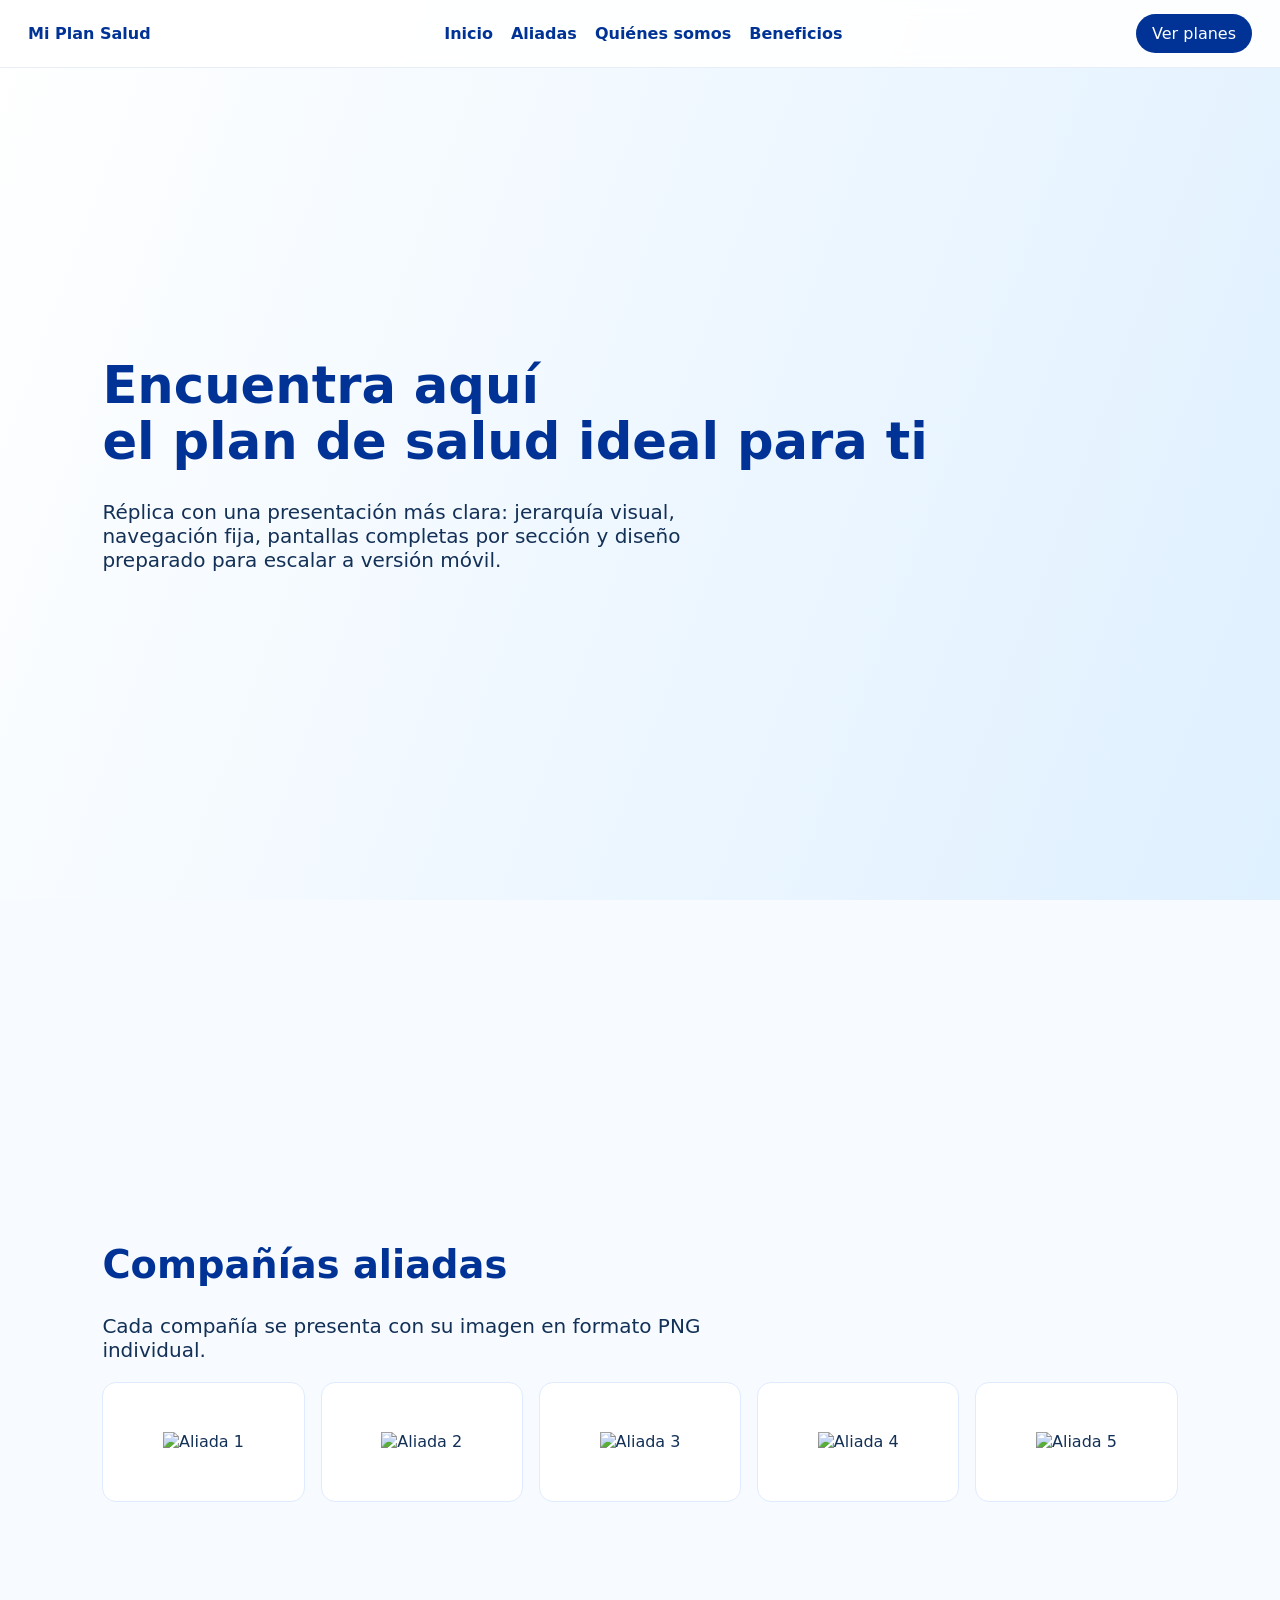
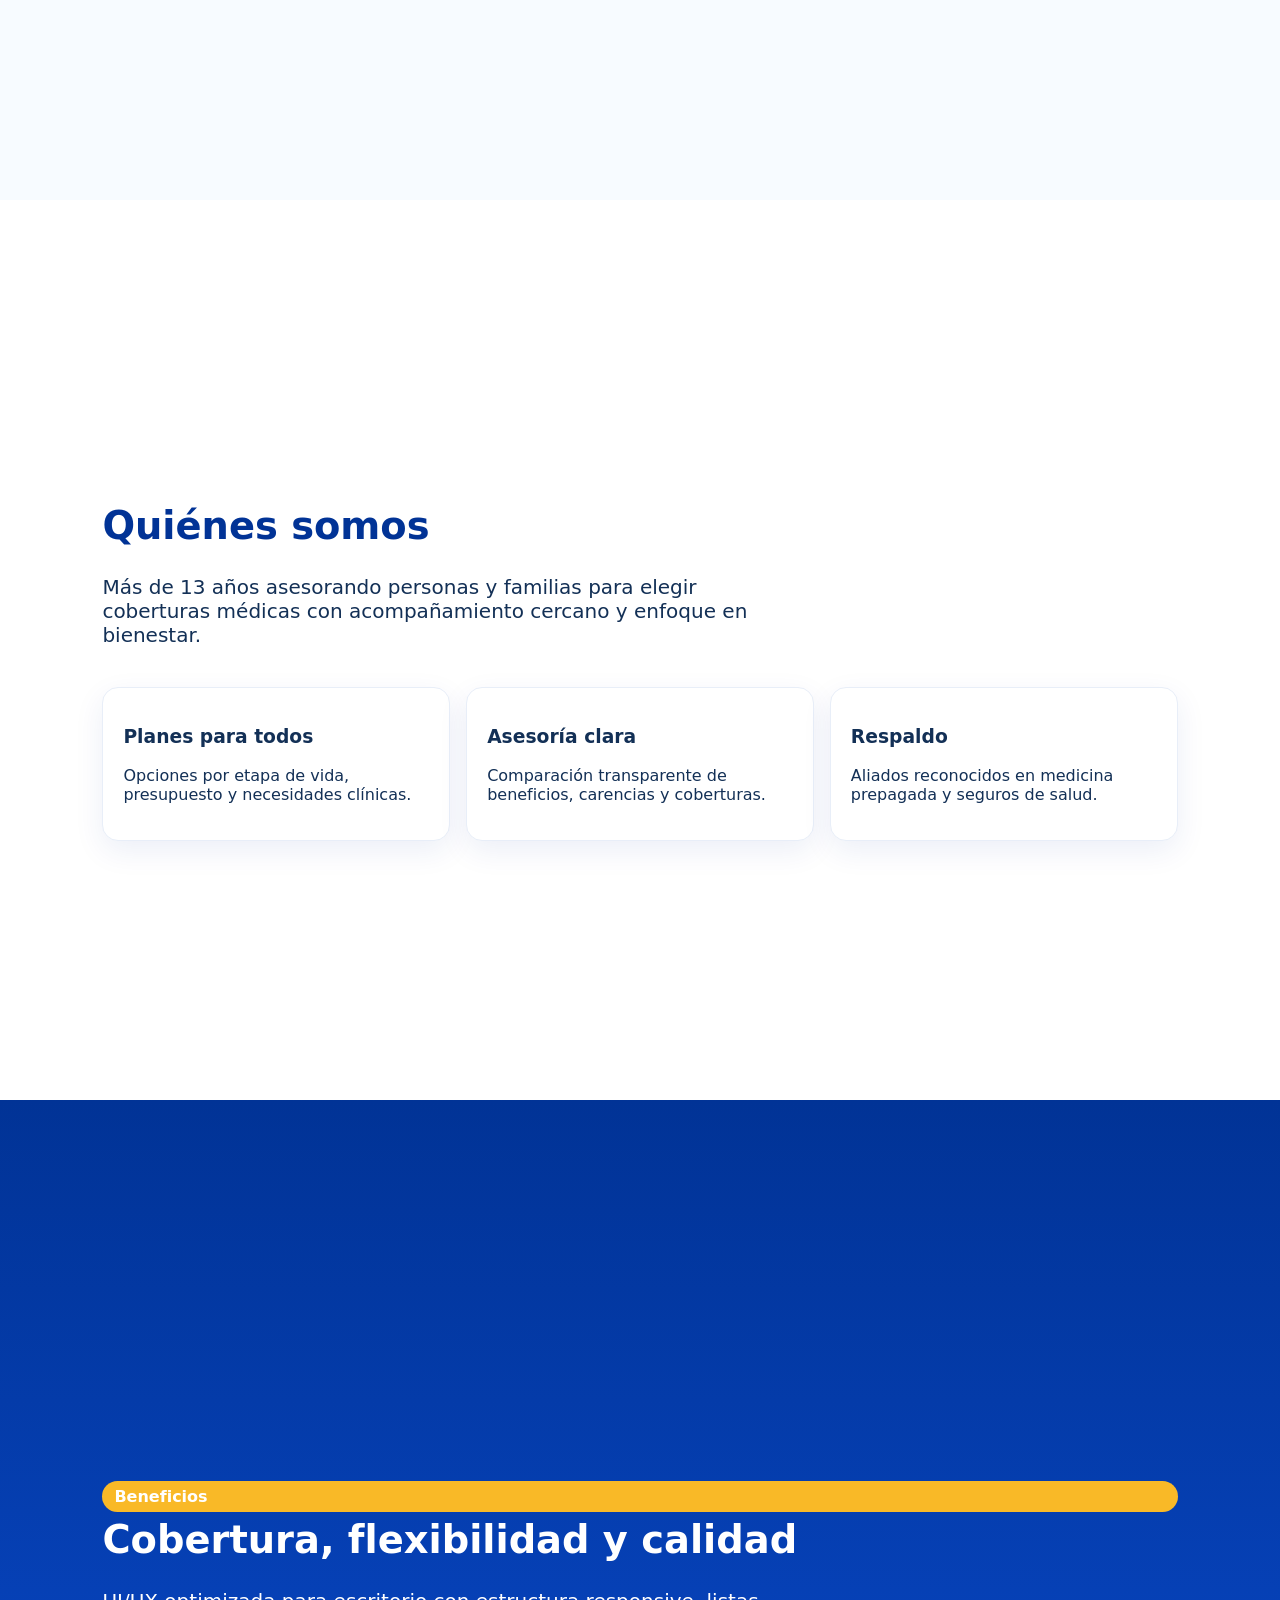
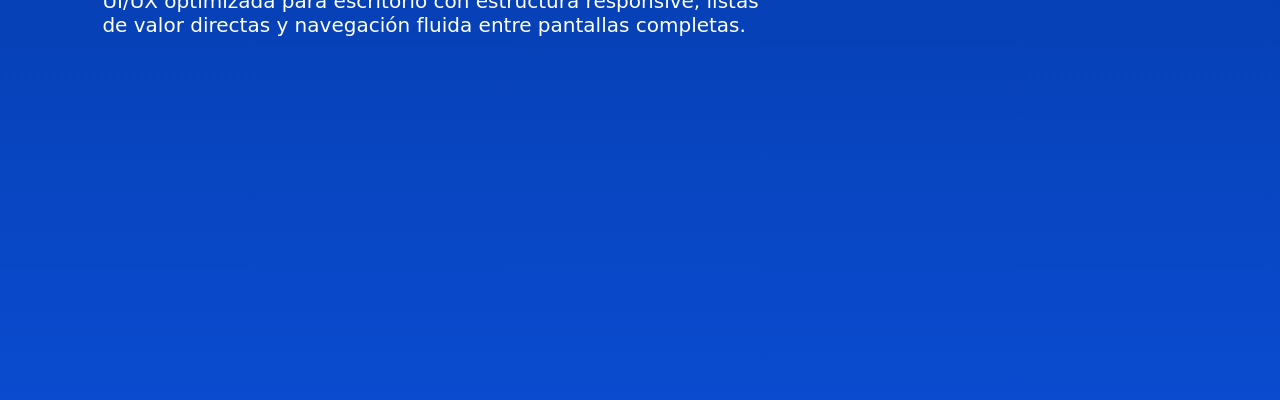
==== index.html @ 86c470c8 "feat: crear réplica mejorada de landing mi plan salud" ====
<!doctype html>
<html lang="es">
<head>
  <meta charset="UTF-8" />
  <meta name="viewport" content="width=device-width, initial-scale=1.0" />
  <title>Mi Plan de Salud | Réplica UI/UX</title>
  <style>
    :root{--blue:#013396;--light:#6db0fc;--yellow:#f9b927;--bg:#f7fbff;--text:#133056}
    *{box-sizing:border-box} html{scroll-behavior:smooth;scroll-snap-type:y mandatory}
    body{margin:0;font-family:Inter,system-ui,Arial,sans-serif;color:var(--text);background:#fff}
    .topnav{position:fixed;top:0;left:0;right:0;z-index:10;display:flex;justify-content:space-between;align-items:center;padding:14px 28px;background:rgba(255,255,255,.9);backdrop-filter:blur(8px);border-bottom:1px solid #e8eef8}
    .brand{font-weight:800;color:var(--blue)} .menu{display:flex;gap:18px;flex-wrap:wrap}
    .menu a{text-decoration:none;color:var(--blue);font-weight:600}
    .cta{background:var(--blue);color:#fff;padding:10px 16px;border-radius:999px;text-decoration:none}
    section{min-height:100vh;scroll-snap-align:start;display:grid;align-content:center;padding:92px 8vw 6vh}
    .hero{background:linear-gradient(110deg,#ffffff 0%,#dff0ff 100%)}
    h1,h2{margin:.2em 0;line-height:1.1;color:var(--blue)}
    h1{font-size:clamp(2rem,4vw,4rem)} h2{font-size:clamp(1.7rem,3vw,3rem)}
    .lead{max-width:680px;font-size:clamp(1rem,1.6vw,1.25rem)}
    .cards{display:grid;grid-template-columns:repeat(3,minmax(0,1fr));gap:16px;margin-top:20px}
    .card{background:#fff;border:1px solid #e8eef8;border-radius:16px;padding:20px;box-shadow:0 10px 30px rgba(1,51,150,.08)}
    .allies{background:var(--bg)}
    .logos{display:grid;grid-template-columns:repeat(5,minmax(130px,1fr));gap:16px;align-items:center}
    .logo{background:#fff;border:1px solid #dfebff;border-radius:14px;padding:16px;display:flex;justify-content:center;align-items:center;min-height:120px}
    .logo img{max-width:100%;height:auto;object-fit:contain}
    .benefits{background:linear-gradient(180deg,var(--blue),#0a4bcf);color:#fff}
    .benefits h2,.benefits p{color:#fff}
    .pill{display:inline-block;background:var(--yellow);padding:6px 12px;border-radius:999px;font-weight:700;color:#fff}
    @media (max-width:980px){.cards{grid-template-columns:1fr 1fr}.logos{grid-template-columns:repeat(3,1fr)}}
    @media (max-width:720px){.menu{display:none}.cards,.logos{grid-template-columns:1fr}.topnav{padding:12px 16px}}
  </style>
</head>
<body>
<header class="topnav">
  <div class="brand">Mi Plan Salud</div>
  <nav class="menu" aria-label="principal">
    <a href="#inicio">Inicio</a><a href="#aliadas">Aliadas</a><a href="#quienes">Quiénes somos</a><a href="#beneficios">Beneficios</a>
  </nav>
  <a class="cta" href="#beneficios">Ver planes</a>
</header>

<section id="inicio" class="hero">
  <h1>Encuentra aquí <br>el plan de salud ideal para ti</h1>
  <p class="lead">Réplica con una presentación más clara: jerarquía visual, navegación fija, pantallas completas por sección y diseño preparado para escalar a versión móvil.</p>
</section>

<section id="aliadas" class="allies">
  <h2>Compañías aliadas</h2>
  <p class="lead">Cada compañía se presenta con su imagen en formato PNG individual.</p>
  <div class="logos">
    <div class="logo"><img src="https://miplandesalud.co/wp-content/uploads/2025/09/Diseno-sin-titulo-3.png" alt="Aliada 1"></div>
    <div class="logo"><img src="https://miplandesalud.co/wp-content/uploads/2025/09/Diseno-sin-titulo-4.png" alt="Aliada 2"></div>
    <div class="logo"><img src="https://miplandesalud.co/wp-content/uploads/2025/09/Diseno-sin-titulo-5.png" alt="Aliada 3"></div>
    <div class="logo"><img src="https://miplandesalud.co/wp-content/uploads/2025/09/Diseno-sin-titulo-6.png" alt="Aliada 4"></div>
    <div class="logo"><img src="https://miplandesalud.co/wp-content/uploads/2025/09/Diseno-sin-titulo-7.png" alt="Aliada 5"></div>
  </div>
</section>

<section id="quienes">
  <h2>Quiénes somos</h2>
  <p class="lead">Más de 13 años asesorando personas y familias para elegir coberturas médicas con acompañamiento cercano y enfoque en bienestar.</p>
  <div class="cards">
    <article class="card"><h3>Planes para todos</h3><p>Opciones por etapa de vida, presupuesto y necesidades clínicas.</p></article>
    <article class="card"><h3>Asesoría clara</h3><p>Comparación transparente de beneficios, carencias y coberturas.</p></article>
    <article class="card"><h3>Respaldo</h3><p>Aliados reconocidos en medicina prepagada y seguros de salud.</p></article>
  </div>
</section>

<section id="beneficios" class="benefits">
  <span class="pill">Beneficios</span>
  <h2>Cobertura, flexibilidad y calidad</h2>
  <p class="lead">UI/UX optimizada para escritorio con estructura responsive, listas de valor directas y navegación fluida entre pantallas completas.</p>
</section>
</body>
</html>
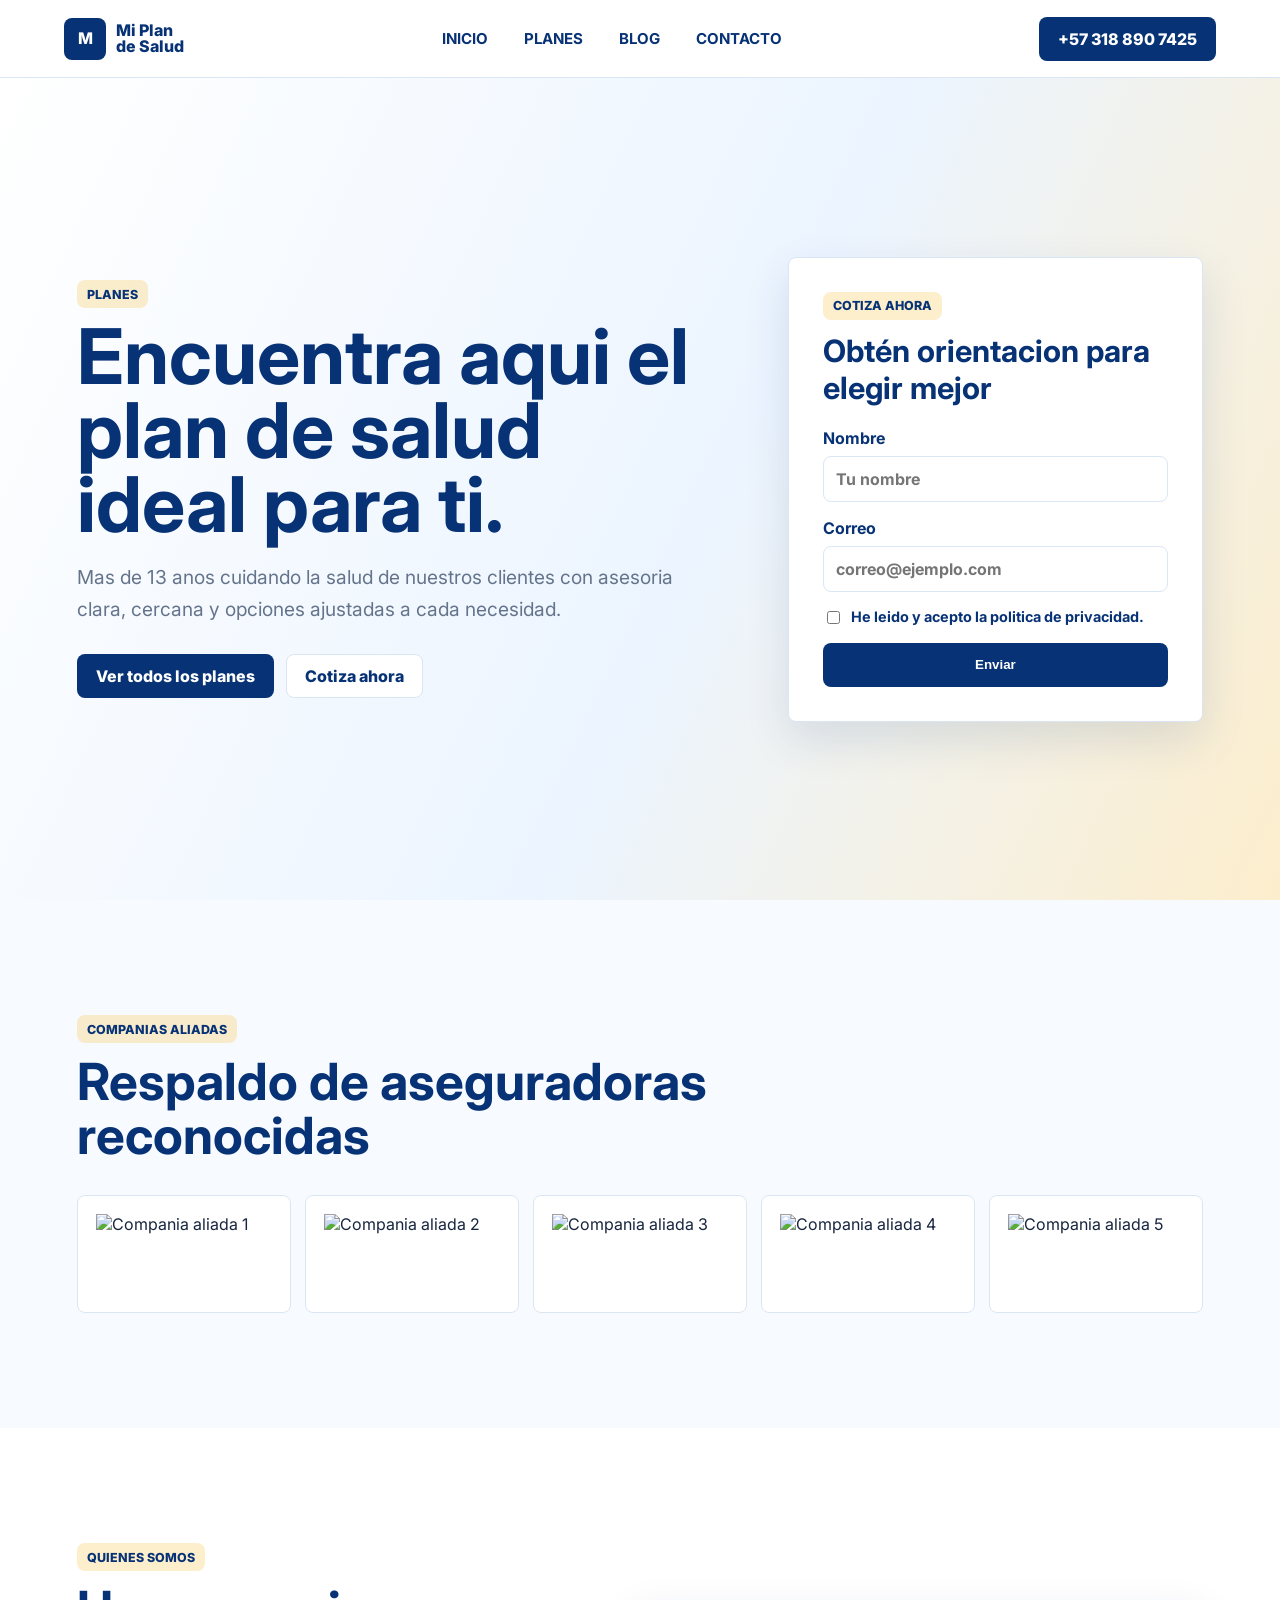
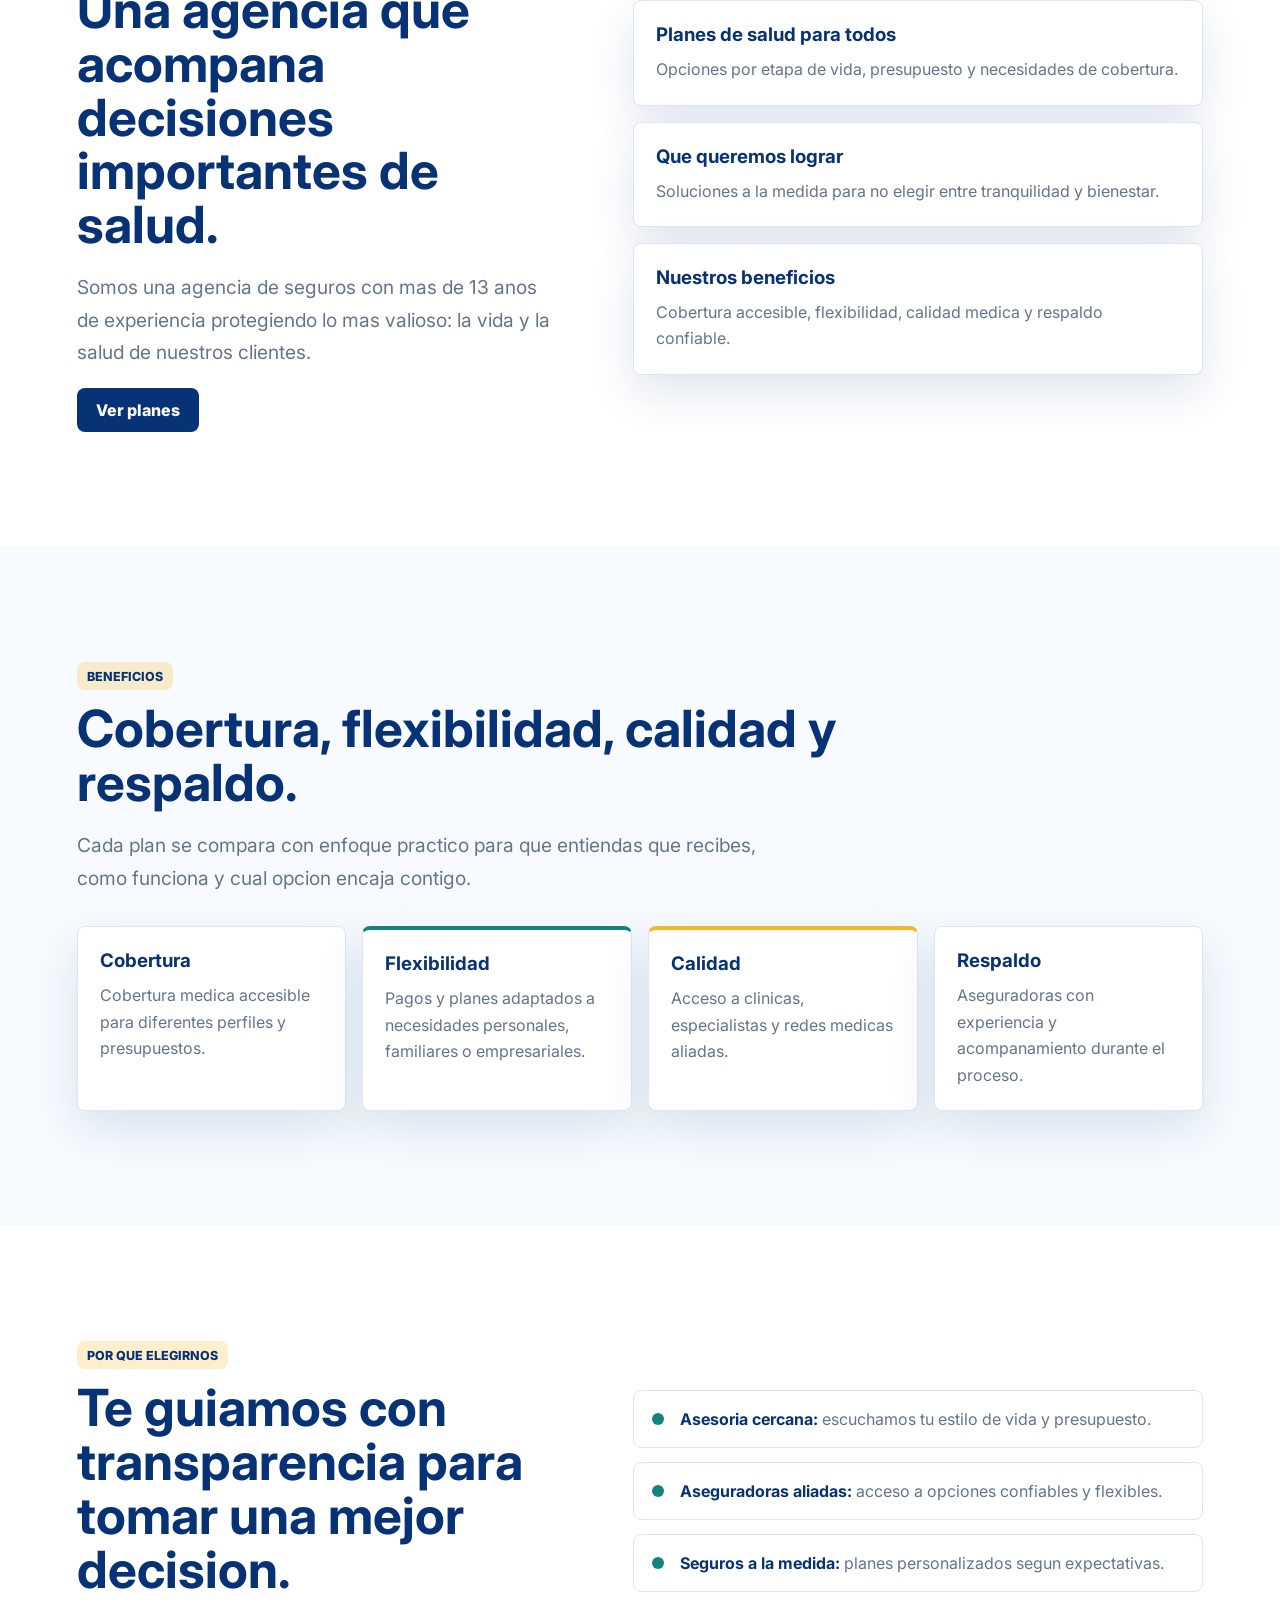
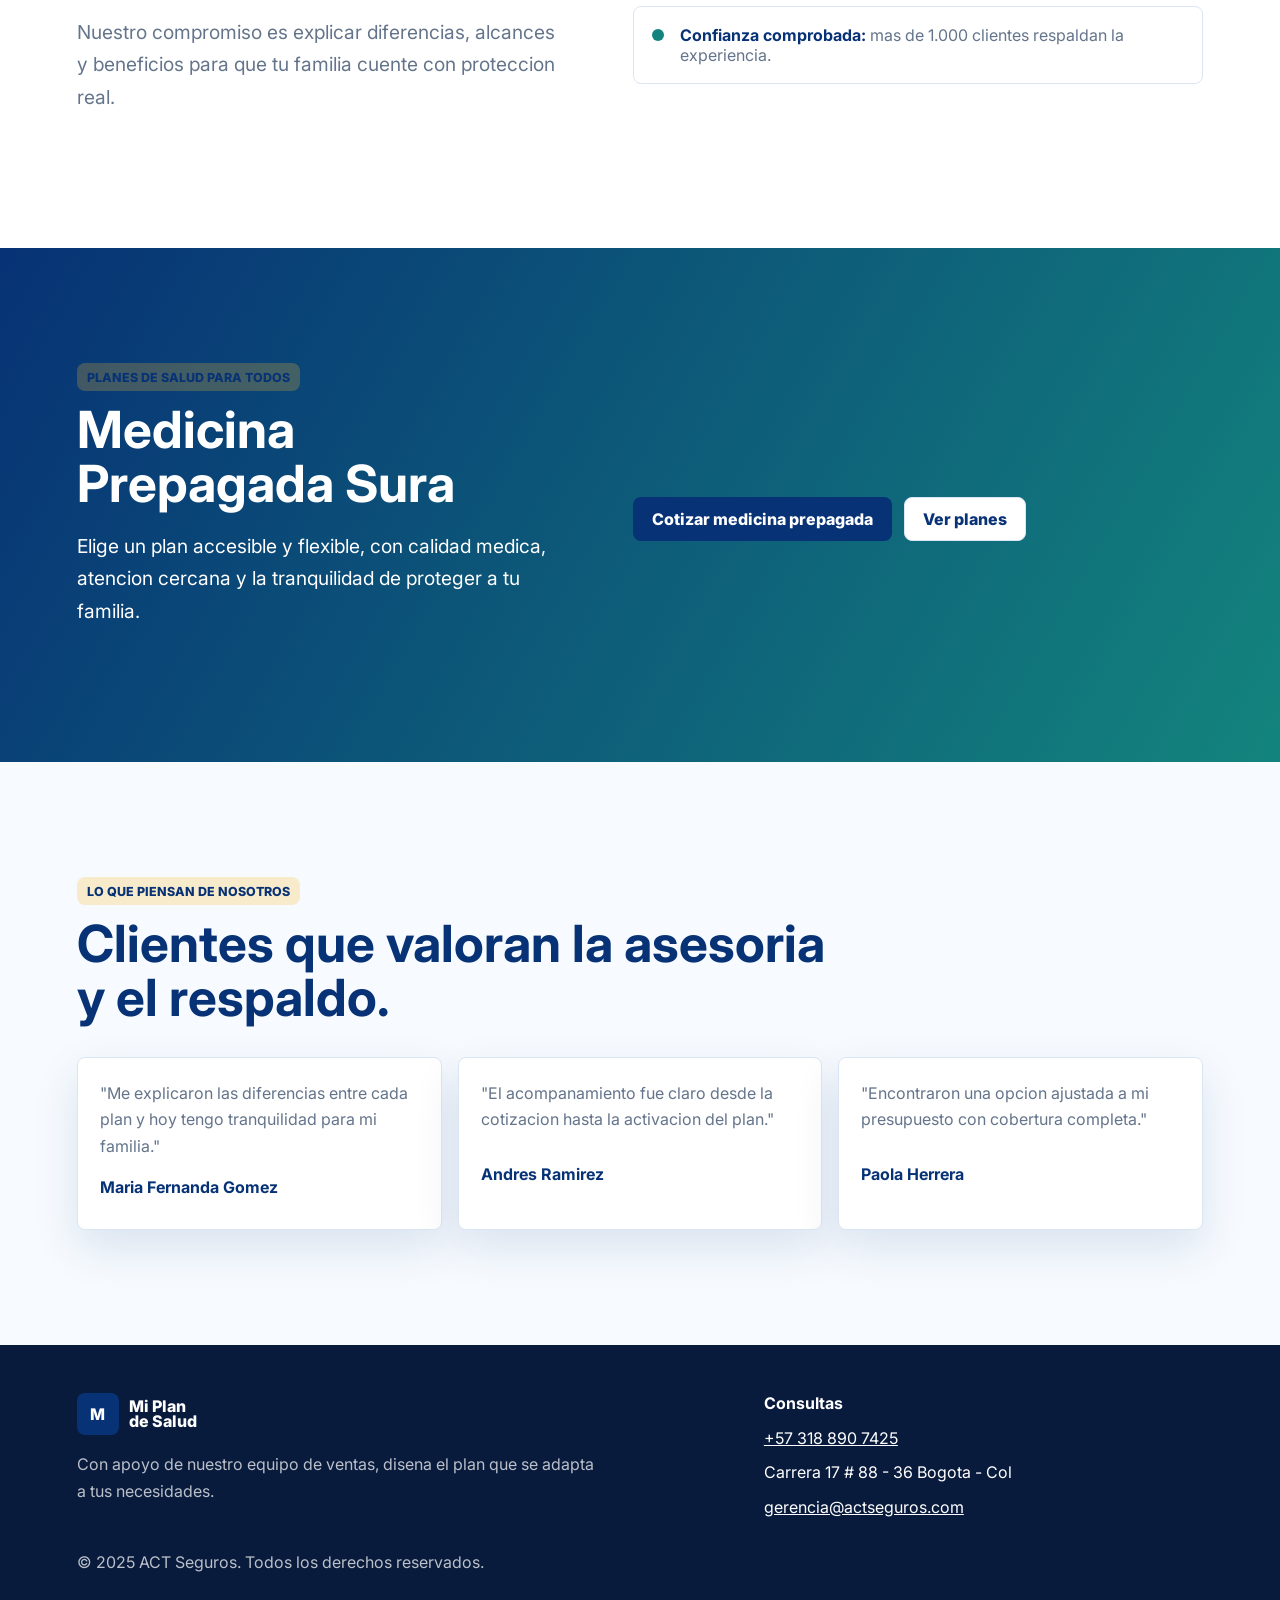
==== commit 17f70b97: "feat: estructura replica incremental mi plan salud" ====
--- a/index.html
+++ b/index.html
@@ -3,73 +3,197 @@
 <head>
   <meta charset="UTF-8" />
   <meta name="viewport" content="width=device-width, initial-scale=1.0" />
-  <title>Mi Plan de Salud | Réplica UI/UX</title>
-  <style>
-    :root{--blue:#013396;--light:#6db0fc;--yellow:#f9b927;--bg:#f7fbff;--text:#133056}
-    *{box-sizing:border-box} html{scroll-behavior:smooth;scroll-snap-type:y mandatory}
-    body{margin:0;font-family:Inter,system-ui,Arial,sans-serif;color:var(--text);background:#fff}
-    .topnav{position:fixed;top:0;left:0;right:0;z-index:10;display:flex;justify-content:space-between;align-items:center;padding:14px 28px;background:rgba(255,255,255,.9);backdrop-filter:blur(8px);border-bottom:1px solid #e8eef8}
-    .brand{font-weight:800;color:var(--blue)} .menu{display:flex;gap:18px;flex-wrap:wrap}
-    .menu a{text-decoration:none;color:var(--blue);font-weight:600}
-    .cta{background:var(--blue);color:#fff;padding:10px 16px;border-radius:999px;text-decoration:none}
-    section{min-height:100vh;scroll-snap-align:start;display:grid;align-content:center;padding:92px 8vw 6vh}
-    .hero{background:linear-gradient(110deg,#ffffff 0%,#dff0ff 100%)}
-    h1,h2{margin:.2em 0;line-height:1.1;color:var(--blue)}
-    h1{font-size:clamp(2rem,4vw,4rem)} h2{font-size:clamp(1.7rem,3vw,3rem)}
-    .lead{max-width:680px;font-size:clamp(1rem,1.6vw,1.25rem)}
-    .cards{display:grid;grid-template-columns:repeat(3,minmax(0,1fr));gap:16px;margin-top:20px}
-    .card{background:#fff;border:1px solid #e8eef8;border-radius:16px;padding:20px;box-shadow:0 10px 30px rgba(1,51,150,.08)}
-    .allies{background:var(--bg)}
-    .logos{display:grid;grid-template-columns:repeat(5,minmax(130px,1fr));gap:16px;align-items:center}
-    .logo{background:#fff;border:1px solid #dfebff;border-radius:14px;padding:16px;display:flex;justify-content:center;align-items:center;min-height:120px}
-    .logo img{max-width:100%;height:auto;object-fit:contain}
-    .benefits{background:linear-gradient(180deg,var(--blue),#0a4bcf);color:#fff}
-    .benefits h2,.benefits p{color:#fff}
-    .pill{display:inline-block;background:var(--yellow);padding:6px 12px;border-radius:999px;font-weight:700;color:#fff}
-    @media (max-width:980px){.cards{grid-template-columns:1fr 1fr}.logos{grid-template-columns:repeat(3,1fr)}}
-    @media (max-width:720px){.menu{display:none}.cards,.logos{grid-template-columns:1fr}.topnav{padding:12px 16px}}
-  </style>
+  <meta name="description" content="Mi Plan de Salud: asesoría en medicina prepagada y planes de salud para familias, empresas y personas." />
+  <title>Mi Plan de Salud | Planes de salud para todos</title>
+  <link rel="preconnect" href="https://fonts.googleapis.com">
+  <link rel="preconnect" href="https://fonts.gstatic.com" crossorigin>
+  <link href="https://fonts.googleapis.com/css2?family=Inter:wght@400;500;600;700;800&display=swap" rel="stylesheet">
+  <link rel="stylesheet" href="styles.css" />
 </head>
 <body>
-<header class="topnav">
-  <div class="brand">Mi Plan Salud</div>
-  <nav class="menu" aria-label="principal">
-    <a href="#inicio">Inicio</a><a href="#aliadas">Aliadas</a><a href="#quienes">Quiénes somos</a><a href="#beneficios">Beneficios</a>
-  </nav>
-  <a class="cta" href="#beneficios">Ver planes</a>
-</header>
+  <header class="site-header" data-header>
+    <a class="brand" href="#inicio" aria-label="Ir al inicio">
+      <span class="brand-mark">M</span>
+      <span>Mi Plan<br>de Salud</span>
+    </a>
 
-<section id="inicio" class="hero">
-  <h1>Encuentra aquí <br>el plan de salud ideal para ti</h1>
-  <p class="lead">Réplica con una presentación más clara: jerarquía visual, navegación fija, pantallas completas por sección y diseño preparado para escalar a versión móvil.</p>
-</section>
+    <button class="nav-toggle" type="button" aria-label="Abrir menu" aria-expanded="false" aria-controls="main-nav" data-nav-toggle>
+      <span></span>
+      <span></span>
+      <span></span>
+    </button>
 
-<section id="aliadas" class="allies">
-  <h2>Compañías aliadas</h2>
-  <p class="lead">Cada compañía se presenta con su imagen en formato PNG individual.</p>
-  <div class="logos">
-    <div class="logo"><img src="https://miplandesalud.co/wp-content/uploads/2025/09/Diseno-sin-titulo-3.png" alt="Aliada 1"></div>
-    <div class="logo"><img src="https://miplandesalud.co/wp-content/uploads/2025/09/Diseno-sin-titulo-4.png" alt="Aliada 2"></div>
-    <div class="logo"><img src="https://miplandesalud.co/wp-content/uploads/2025/09/Diseno-sin-titulo-5.png" alt="Aliada 3"></div>
-    <div class="logo"><img src="https://miplandesalud.co/wp-content/uploads/2025/09/Diseno-sin-titulo-6.png" alt="Aliada 4"></div>
-    <div class="logo"><img src="https://miplandesalud.co/wp-content/uploads/2025/09/Diseno-sin-titulo-7.png" alt="Aliada 5"></div>
-  </div>
-</section>
+    <nav class="main-nav" id="main-nav" data-nav>
+      <a href="#inicio">Inicio</a>
+      <a href="planes.html">Planes</a>
+      <a href="#blog">Blog</a>
+      <a href="#contacto">Contacto</a>
+    </nav>
 
-<section id="quienes">
-  <h2>Quiénes somos</h2>
-  <p class="lead">Más de 13 años asesorando personas y familias para elegir coberturas médicas con acompañamiento cercano y enfoque en bienestar.</p>
-  <div class="cards">
-    <article class="card"><h3>Planes para todos</h3><p>Opciones por etapa de vida, presupuesto y necesidades clínicas.</p></article>
-    <article class="card"><h3>Asesoría clara</h3><p>Comparación transparente de beneficios, carencias y coberturas.</p></article>
-    <article class="card"><h3>Respaldo</h3><p>Aliados reconocidos en medicina prepagada y seguros de salud.</p></article>
-  </div>
-</section>
+    <a class="header-cta" href="https://wa.link/8m5ff4" target="_blank" rel="noopener">+57 318 890 7425</a>
+  </header>
 
-<section id="beneficios" class="benefits">
-  <span class="pill">Beneficios</span>
-  <h2>Cobertura, flexibilidad y calidad</h2>
-  <p class="lead">UI/UX optimizada para escritorio con estructura responsive, listas de valor directas y navegación fluida entre pantallas completas.</p>
-</section>
+  <main>
+    <section class="hero section-shell" id="inicio">
+      <div class="hero-copy">
+        <span class="eyebrow">Planes</span>
+        <h1>Encuentra aqui el plan de salud ideal para ti.</h1>
+        <p>Mas de 13 anos cuidando la salud de nuestros clientes con asesoria clara, cercana y opciones ajustadas a cada necesidad.</p>
+        <div class="hero-actions">
+          <a class="button primary" href="planes.html">Ver todos los planes</a>
+          <a class="button secondary" href="#contacto">Cotiza ahora</a>
+        </div>
+      </div>
+
+      <aside class="quote-panel" aria-label="Formulario de cotizacion">
+        <span class="panel-kicker">Cotiza ahora</span>
+        <h2>Obtén orientacion para elegir mejor</h2>
+        <form class="quote-form">
+          <label>
+            Nombre
+            <input type="text" name="name" placeholder="Tu nombre" autocomplete="name">
+          </label>
+          <label>
+            Correo
+            <input type="email" name="email" placeholder="correo@ejemplo.com" autocomplete="email">
+          </label>
+          <label class="checkbox-row">
+            <input type="checkbox" name="privacy">
+            <span>He leido y acepto la politica de privacidad.</span>
+          </label>
+          <button class="button primary full" type="submit">Enviar</button>
+        </form>
+      </aside>
+    </section>
+
+    <section class="allies section-shell" id="aliadas">
+      <div class="section-heading">
+        <span class="eyebrow">Companias aliadas</span>
+        <h2>Respaldo de aseguradoras reconocidas</h2>
+      </div>
+      <div class="logo-grid" aria-label="Companias aliadas">
+        <img src="https://miplandesalud.co/wp-content/uploads/2025/09/Diseno-sin-titulo-3.png" alt="Compania aliada 1">
+        <img src="https://miplandesalud.co/wp-content/uploads/2025/09/Diseno-sin-titulo-4.png" alt="Compania aliada 2">
+        <img src="https://miplandesalud.co/wp-content/uploads/2025/09/Diseno-sin-titulo-5.png" alt="Compania aliada 3">
+        <img src="https://miplandesalud.co/wp-content/uploads/2025/09/Diseno-sin-titulo-6.png" alt="Compania aliada 4">
+        <img src="https://miplandesalud.co/wp-content/uploads/2025/09/Diseno-sin-titulo-7.png" alt="Compania aliada 5">
+      </div>
+    </section>
+
+    <section class="about section-shell" id="quienes">
+      <div class="about-copy">
+        <span class="eyebrow">Quienes somos</span>
+        <h2>Una agencia que acompana decisiones importantes de salud.</h2>
+        <p>Somos una agencia de seguros con mas de 13 anos de experiencia protegiendo lo mas valioso: la vida y la salud de nuestros clientes.</p>
+        <a class="button primary" href="planes.html">Ver planes</a>
+      </div>
+      <div class="feature-list">
+        <article>
+          <h3>Planes de salud para todos</h3>
+          <p>Opciones por etapa de vida, presupuesto y necesidades de cobertura.</p>
+        </article>
+        <article>
+          <h3>Que queremos lograr</h3>
+          <p>Soluciones a la medida para no elegir entre tranquilidad y bienestar.</p>
+        </article>
+        <article>
+          <h3>Nuestros beneficios</h3>
+          <p>Cobertura accesible, flexibilidad, calidad medica y respaldo confiable.</p>
+        </article>
+      </div>
+    </section>
+
+    <section class="benefits section-shell" id="beneficios">
+      <div class="section-heading">
+        <span class="eyebrow">Beneficios</span>
+        <h2>Cobertura, flexibilidad, calidad y respaldo.</h2>
+        <p>Cada plan se compara con enfoque practico para que entiendas que recibes, como funciona y cual opcion encaja contigo.</p>
+      </div>
+      <div class="benefit-grid">
+        <article>
+          <h3>Cobertura</h3>
+          <p>Cobertura medica accesible para diferentes perfiles y presupuestos.</p>
+        </article>
+        <article>
+          <h3>Flexibilidad</h3>
+          <p>Pagos y planes adaptados a necesidades personales, familiares o empresariales.</p>
+        </article>
+        <article>
+          <h3>Calidad</h3>
+          <p>Acceso a clinicas, especialistas y redes medicas aliadas.</p>
+        </article>
+        <article>
+          <h3>Respaldo</h3>
+          <p>Aseguradoras con experiencia y acompanamiento durante el proceso.</p>
+        </article>
+      </div>
+    </section>
+
+    <section class="why section-shell" id="por-que">
+      <div class="why-copy">
+        <span class="eyebrow">Por que elegirnos</span>
+        <h2>Te guiamos con transparencia para tomar una mejor decision.</h2>
+        <p>Nuestro compromiso es explicar diferencias, alcances y beneficios para que tu familia cuente con proteccion real.</p>
+      </div>
+      <ul class="check-list">
+        <li><strong>Asesoria cercana:</strong> escuchamos tu estilo de vida y presupuesto.</li>
+        <li><strong>Aseguradoras aliadas:</strong> acceso a opciones confiables y flexibles.</li>
+        <li><strong>Seguros a la medida:</strong> planes personalizados segun expectativas.</li>
+        <li><strong>Confianza comprobada:</strong> mas de 1.000 clientes respaldan la experiencia.</li>
+      </ul>
+    </section>
+
+    <section class="plan-highlight section-shell">
+      <div>
+        <span class="eyebrow">Planes de salud para todos</span>
+        <h2>Medicina Prepagada Sura</h2>
+        <p>Elige un plan accesible y flexible, con calidad medica, atencion cercana y la tranquilidad de proteger a tu familia.</p>
+      </div>
+      <div class="hero-actions">
+        <a class="button primary" href="https://api.whatsapp.com/send?phone=573188907425" target="_blank" rel="noopener">Cotizar medicina prepagada</a>
+        <a class="button secondary" href="planes.html">Ver planes</a>
+      </div>
+    </section>
+
+    <section class="testimonials section-shell" id="blog">
+      <div class="section-heading">
+        <span class="eyebrow">Lo que piensan de nosotros</span>
+        <h2>Clientes que valoran la asesoria y el respaldo.</h2>
+      </div>
+      <div class="testimonial-grid">
+        <article>
+          <p>"Me explicaron las diferencias entre cada plan y hoy tengo tranquilidad para mi familia."</p>
+          <strong>Maria Fernanda Gomez</strong>
+        </article>
+        <article>
+          <p>"El acompanamiento fue claro desde la cotizacion hasta la activacion del plan."</p>
+          <strong>Andres Ramirez</strong>
+        </article>
+        <article>
+          <p>"Encontraron una opcion ajustada a mi presupuesto con cobertura completa."</p>
+          <strong>Paola Herrera</strong>
+        </article>
+      </div>
+    </section>
+  </main>
+
+  <footer class="site-footer" id="contacto">
+    <div>
+      <a class="brand footer-brand" href="#inicio">
+        <span class="brand-mark">M</span>
+        <span>Mi Plan<br>de Salud</span>
+      </a>
+      <p>Con apoyo de nuestro equipo de ventas, disena el plan que se adapta a tus necesidades.</p>
+    </div>
+    <address>
+      <strong>Consultas</strong>
+      <a href="https://wa.link/8m5ff4" target="_blank" rel="noopener">+57 318 890 7425</a>
+      <span>Carrera 17 # 88 - 36 Bogota - Col</span>
+      <a href="mailto:gerencia@actseguros.com">gerencia@actseguros.com</a>
+    </address>
+    <p class="copyright">© 2025 ACT Seguros. Todos los derechos reservados.</p>
+  </footer>
+
+  <script src="script.js"></script>
 </body>
 </html>
--- a/styles.css
+++ b/styles.css
@@ -0,0 +1 @@
+:root{--blue-900:#073275;--blue-700:#0b56b7;--blue-100:#e9f3ff;--teal-700:#13847d;--yellow-500:#f4b62b;--ink:#17253f;--muted:#64748b;--line:#dbe6f4;--soft:#f7fbff;--white:#fff;--shadow:0 18px 45px rgba(7,50,117,.12)}*{box-sizing:border-box}html{scroll-behavior:smooth}body{margin:0;color:var(--ink);font-family:Inter,system-ui,-apple-system,BlinkMacSystemFont,"Segoe UI",sans-serif;background:var(--white)}a{color:inherit}img{display:block;max-width:100%}.site-header{position:sticky;top:0;z-index:20;display:grid;grid-template-columns:auto 1fr auto;align-items:center;gap:24px;min-height:78px;padding:12px clamp(18px,5vw,72px);background:rgba(255,255,255,.94);border-bottom:1px solid var(--line);backdrop-filter:blur(14px)}.brand{display:inline-flex;align-items:center;gap:10px;color:var(--blue-900);font-weight:800;line-height:.95;text-decoration:none}.brand-mark{display:grid;width:42px;height:42px;place-items:center;color:var(--white);background:var(--blue-900);border-radius:8px}.main-nav{display:flex;justify-content:center;gap:clamp(16px,3vw,36px);color:var(--blue-900);font-size:.94rem;font-weight:700;text-transform:uppercase}.main-nav a{text-decoration:none}.main-nav a:hover,.main-nav a[aria-current=page]{color:var(--teal-700)}.header-cta,.button{display:inline-flex;align-items:center;justify-content:center;min-height:44px;padding:0 18px;border:1px solid transparent;border-radius:8px;font-weight:800;text-decoration:none;cursor:pointer}.header-cta,.button.primary{color:var(--white);background:var(--blue-900)}.button.secondary{color:var(--blue-900);background:var(--white);border-color:var(--line)}.button:hover,.header-cta:hover{transform:translateY(-1px)}.button.full{width:100%}.nav-toggle{display:none;width:44px;height:44px;padding:0;background:var(--white);border:1px solid var(--line);border-radius:8px}.nav-toggle span{display:block;width:20px;height:2px;margin:4px auto;background:var(--blue-900)}.section-shell{padding:clamp(72px,9vw,120px) clamp(18px,6vw,88px)}.hero{display:grid;grid-template-columns:minmax(0,1.1fr) minmax(320px,.72fr);gap:clamp(32px,6vw,76px);align-items:center;min-height:calc(100vh - 78px);background:linear-gradient(115deg,rgba(255,255,255,.95) 0%,rgba(233,243,255,.88) 55%,rgba(244,182,43,.24) 100%)}.hero h1,.plans-hero h1{max-width:760px;margin:12px 0 18px;color:var(--blue-900);font-size:clamp(2.6rem,6vw,5.8rem);line-height:.96}.hero p,.plans-hero p,.section-heading p,.about-copy p,.why-copy p,.plan-highlight p{max-width:680px;color:var(--muted);font-size:clamp(1rem,1.5vw,1.2rem);line-height:1.7}.eyebrow,.panel-kicker,.plan-tag{display:inline-flex;align-items:center;min-height:28px;padding:0 10px;color:var(--blue-900);background:rgba(244,182,43,.24);border-radius:8px;font-size:.78rem;font-weight:800;letter-spacing:0;text-transform:uppercase}.hero-actions{display:flex;flex-wrap:wrap;gap:12px;margin-top:28px}.quote-panel,.plan-card,.testimonial-grid article,.benefit-grid article,.feature-list article{border:1px solid var(--line);border-radius:8px;background:var(--white);box-shadow:var(--shadow)}.quote-panel{padding:clamp(22px,4vw,34px)}.quote-panel h2{margin:12px 0 22px;color:var(--blue-900);font-size:clamp(1.4rem,2.4vw,2rem)}.quote-form{display:grid;gap:16px}.quote-form label{display:grid;gap:8px;color:var(--blue-900);font-weight:700}.quote-form input[type=text],.quote-form input[type=email]{width:100%;min-height:46px;padding:0 12px;border:1px solid var(--line);border-radius:8px;color:var(--ink);font:inherit}.checkbox-row{grid-template-columns:auto 1fr;align-items:start;color:var(--muted);font-size:.9rem;font-weight:500}.allies,.benefits,.testimonials,.plans-section{background:var(--soft)}.section-heading{max-width:760px;margin-bottom:32px}.section-heading h2,.about-copy h2,.why-copy h2,.plan-highlight h2,.plans-section h2{margin:12px 0;color:var(--blue-900);font-size:clamp(2rem,4vw,3.6rem);line-height:1.05}.logo-grid{display:grid;grid-template-columns:repeat(5,minmax(120px,1fr));gap:14px}.logo-grid img{width:100%;min-height:118px;padding:18px;object-fit:contain;background:var(--white);border:1px solid var(--line);border-radius:8px}.about,.why,.plan-highlight,.plans-hero{display:grid;grid-template-columns:minmax(0,.85fr) minmax(320px,1fr);gap:clamp(28px,6vw,72px);align-items:center}.feature-list,.benefit-grid,.testimonial-grid,.plans-grid{display:grid;gap:16px}.feature-list{grid-template-columns:1fr}.feature-list article,.benefit-grid article,.testimonial-grid article,.plan-card{padding:22px}.feature-list h3,.benefit-grid h3,.testimonial-grid strong,.plan-card h3{margin:0 0 10px;color:var(--blue-900)}.feature-list p,.benefit-grid p,.testimonial-grid p,.plan-card p{margin:0;color:var(--muted);line-height:1.65}.benefit-grid,.testimonial-grid,.plans-grid{grid-template-columns:repeat(4,minmax(0,1fr))}.benefit-grid article:nth-child(2),.plan-card:nth-child(2){border-top:4px solid var(--teal-700)}.benefit-grid article:nth-child(3),.plan-card:nth-child(3){border-top:4px solid var(--yellow-500)}.check-list{display:grid;gap:14px;margin:0;padding:0;list-style:none}.check-list li{padding:18px 18px 18px 46px;color:var(--muted);background:var(--white);border:1px solid var(--line);border-radius:8px;position:relative}.check-list li:before{content:"";position:absolute;left:18px;top:22px;width:12px;height:12px;background:var(--teal-700);border-radius:50%}.check-list strong{color:var(--blue-900)}.plan-highlight{color:var(--white);background:linear-gradient(120deg,var(--blue-900),var(--teal-700))}.plan-highlight h2,.plan-highlight p{color:var(--white)}.testimonials .testimonial-grid{grid-template-columns:repeat(3,minmax(0,1fr))}.testimonial-grid article{display:grid;gap:18px}.plans-hero{min-height:52vh;background:linear-gradient(115deg,var(--blue-100),var(--white))}.plans-grid{grid-template-columns:repeat(4,minmax(0,1fr))}.plan-card{display:grid;align-content:start;gap:16px}.site-footer{display:grid;grid-template-columns:minmax(240px,1.2fr) minmax(220px,.8fr);gap:28px;padding:48px clamp(18px,6vw,88px);color:var(--white);background:#091b3d}.footer-brand,.site-footer a{color:var(--white)}.site-footer p{max-width:520px;color:rgba(255,255,255,.72);line-height:1.7}.site-footer address{display:grid;gap:10px;font-style:normal}.copyright{grid-column:1/-1;margin:0}.compact-footer{grid-template-columns:1fr 1fr}@media (max-width:1080px){.benefit-grid,.plans-grid{grid-template-columns:repeat(2,minmax(0,1fr))}.logo-grid{grid-template-columns:repeat(3,minmax(0,1fr))}}@media (max-width:840px){.site-header{grid-template-columns:auto auto}.nav-toggle{display:block;justify-self:end}.main-nav,.header-cta{display:none}.main-nav.is-open{display:grid;grid-column:1/-1;justify-content:stretch;gap:0;padding-top:12px}.main-nav.is-open a{padding:14px 0;border-top:1px solid var(--line)}.hero,.about,.why,.plan-highlight,.plans-hero{grid-template-columns:1fr}.testimonials .testimonial-grid{grid-template-columns:1fr}.site-footer,.compact-footer{grid-template-columns:1fr}}@media (max-width:620px){.section-shell{padding:58px 18px}.hero h1,.plans-hero h1{font-size:clamp(2.35rem,14vw,4rem)}.logo-grid,.benefit-grid,.plans-grid{grid-template-columns:1fr}.hero-actions,.button{width:100%}}
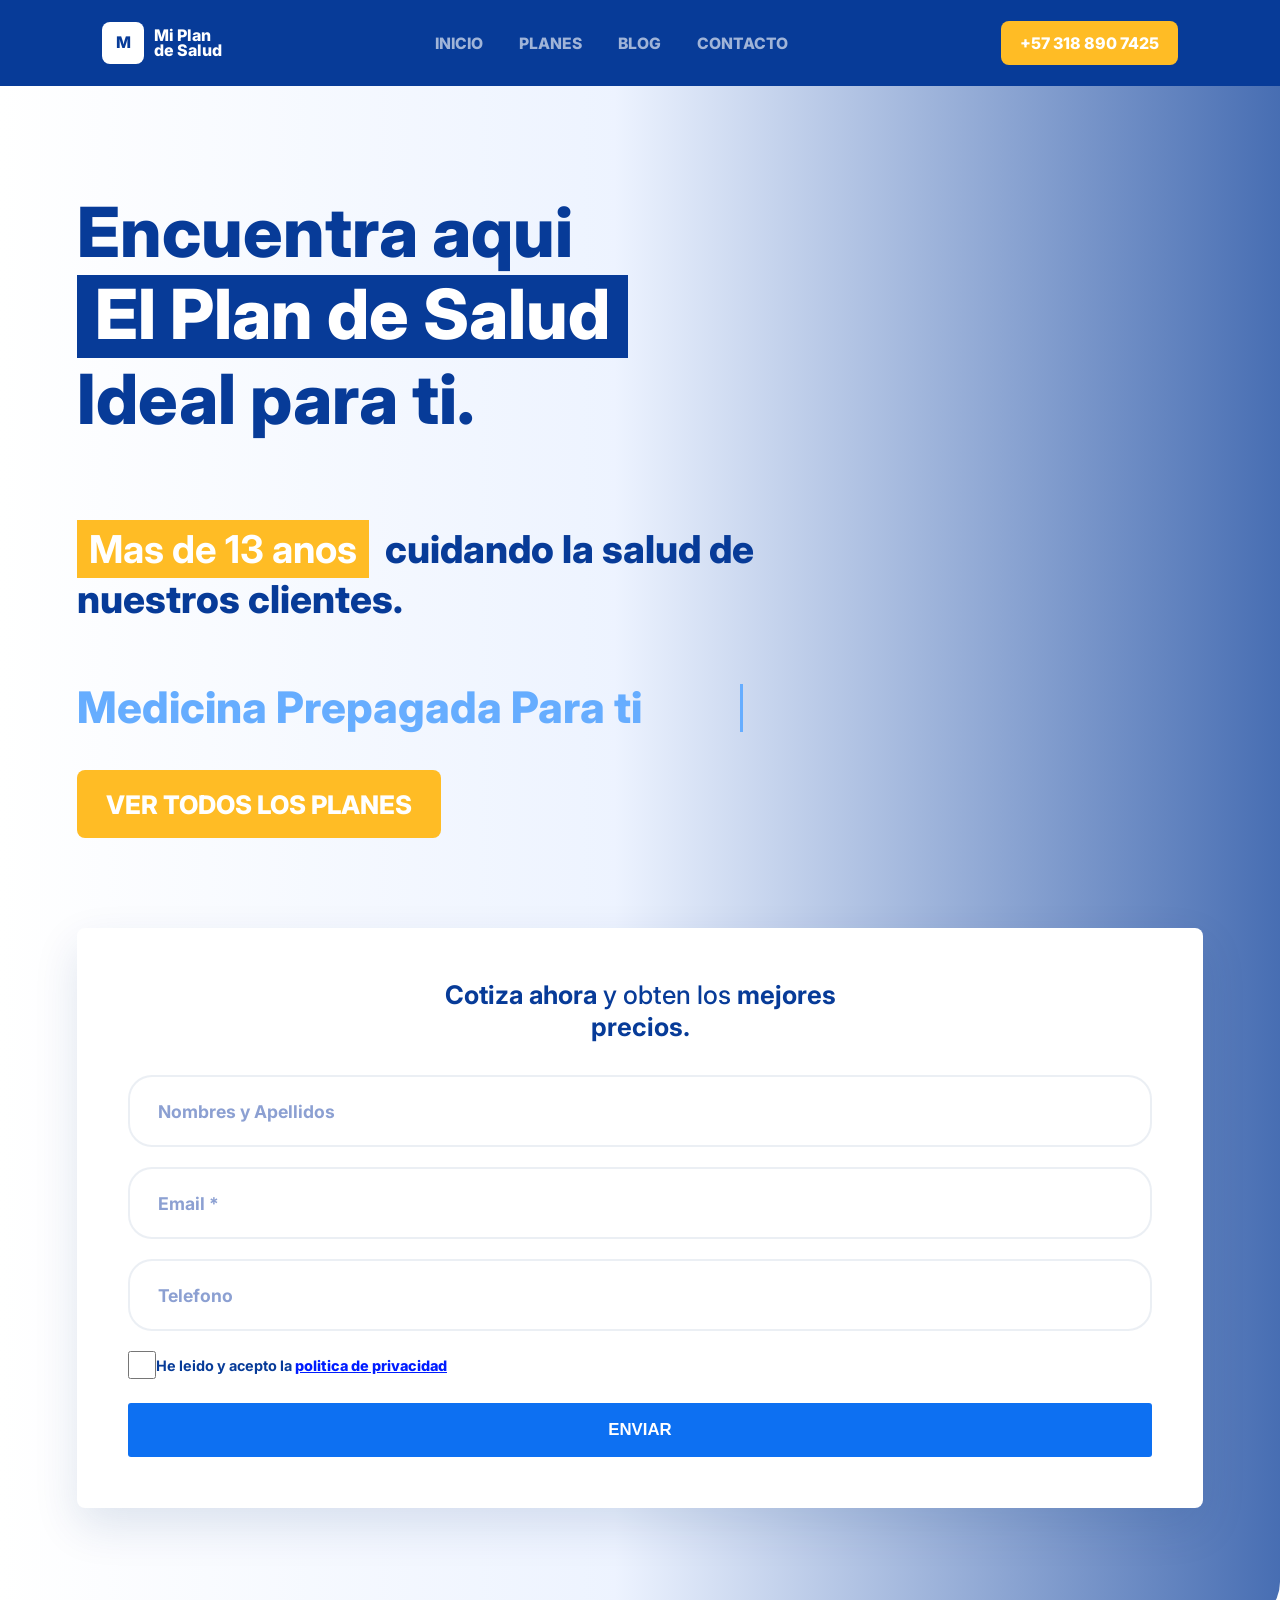
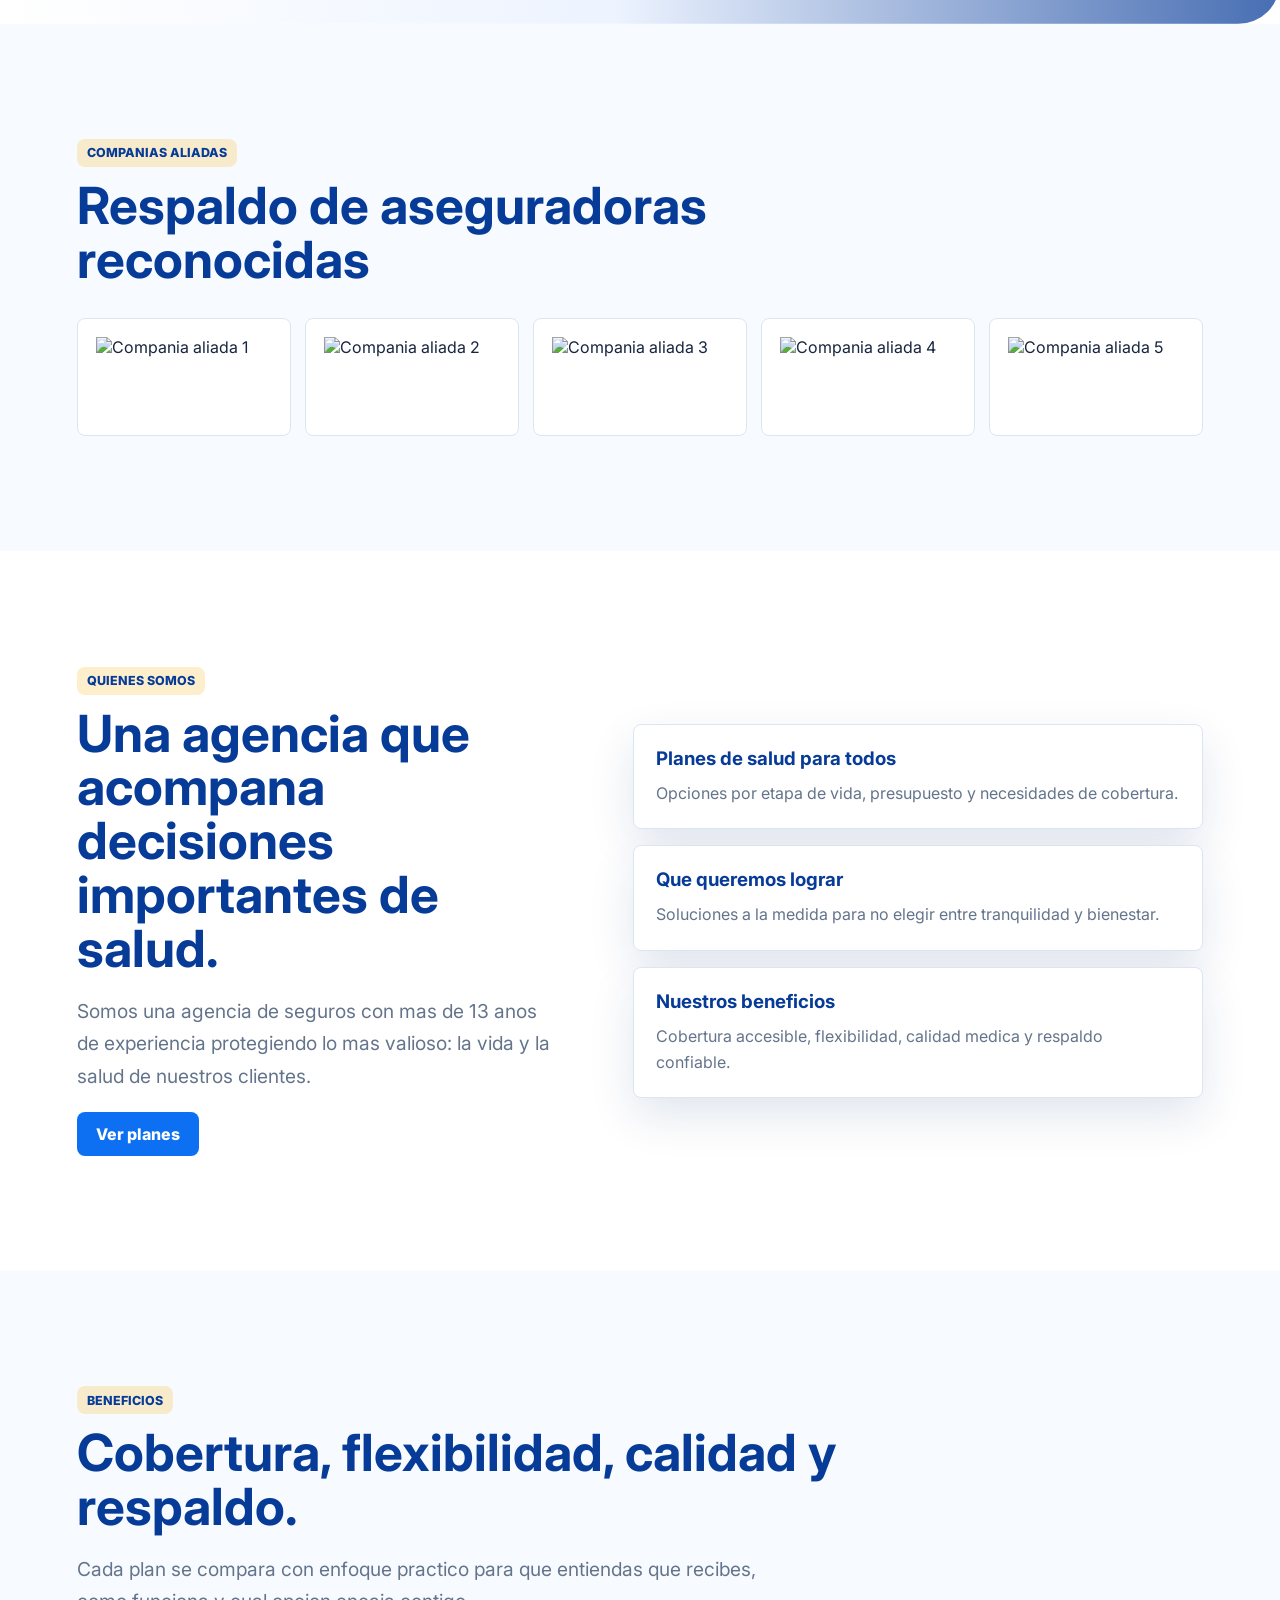
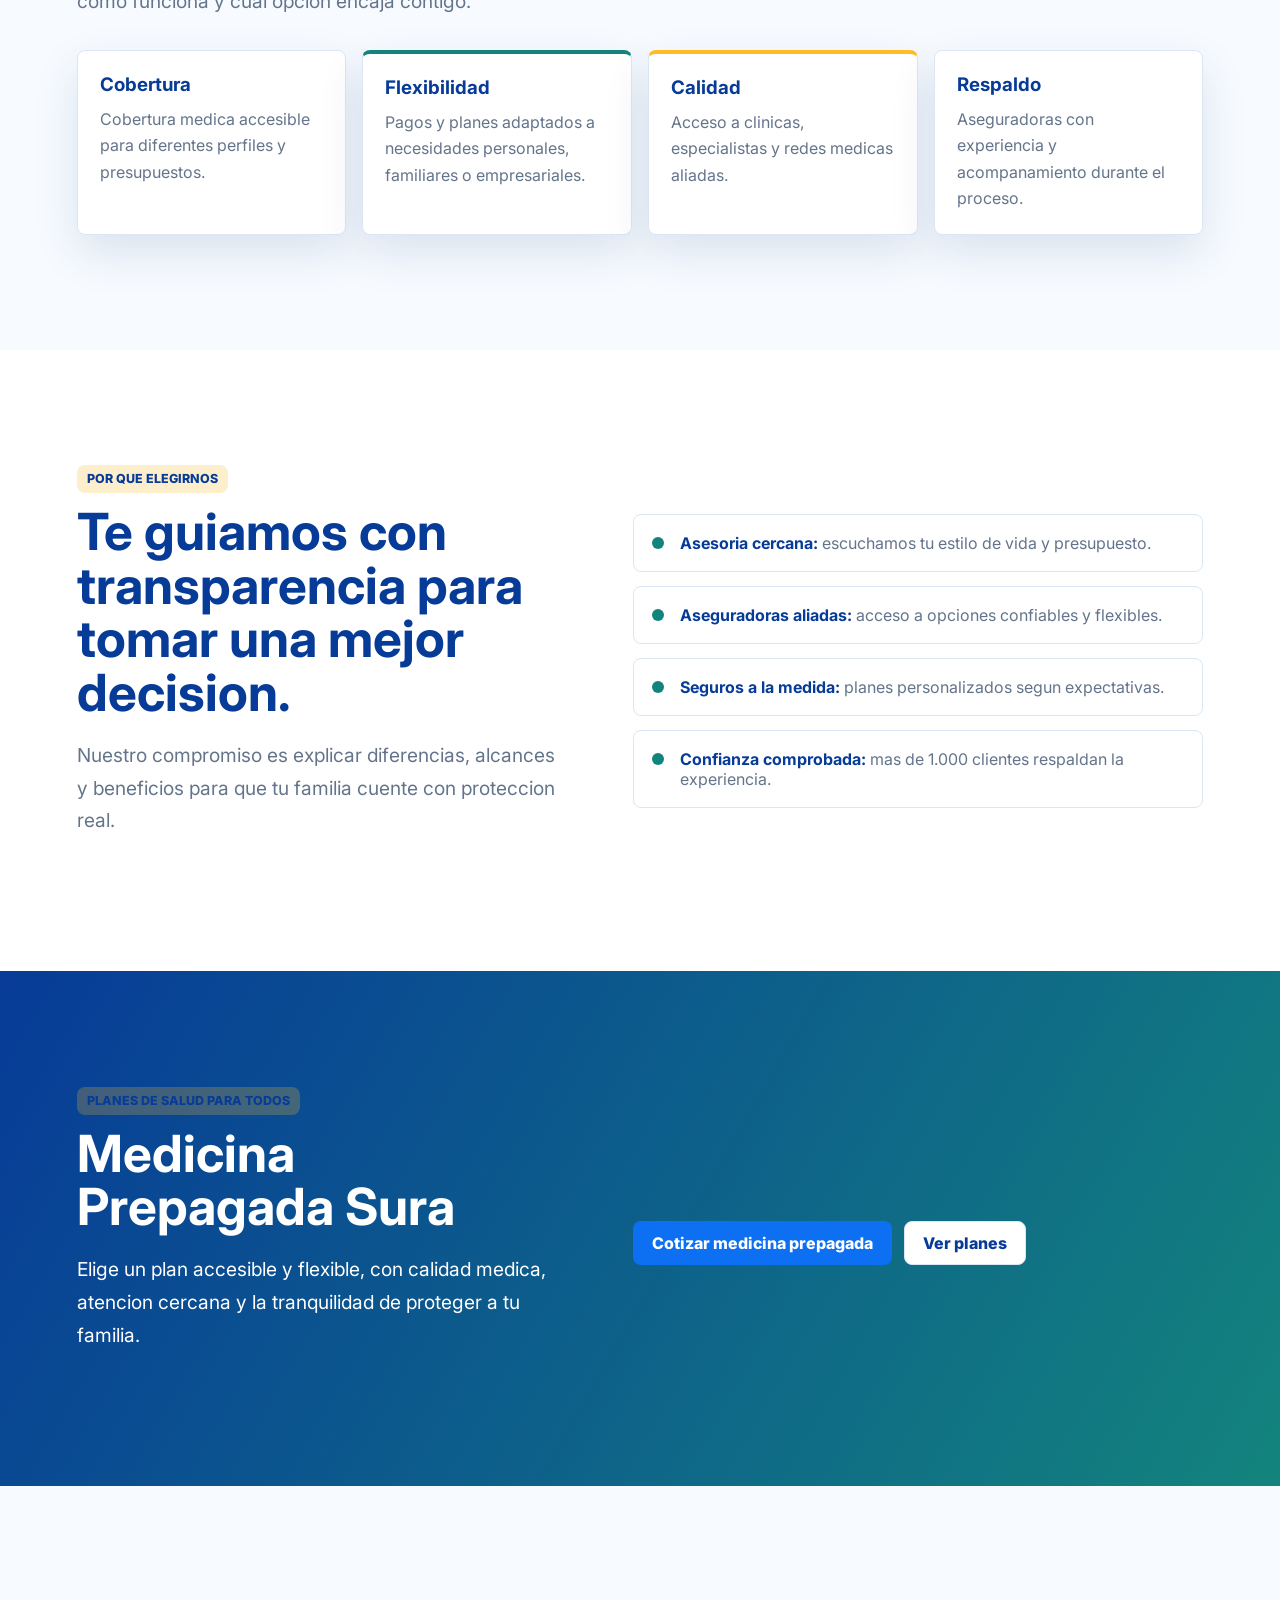
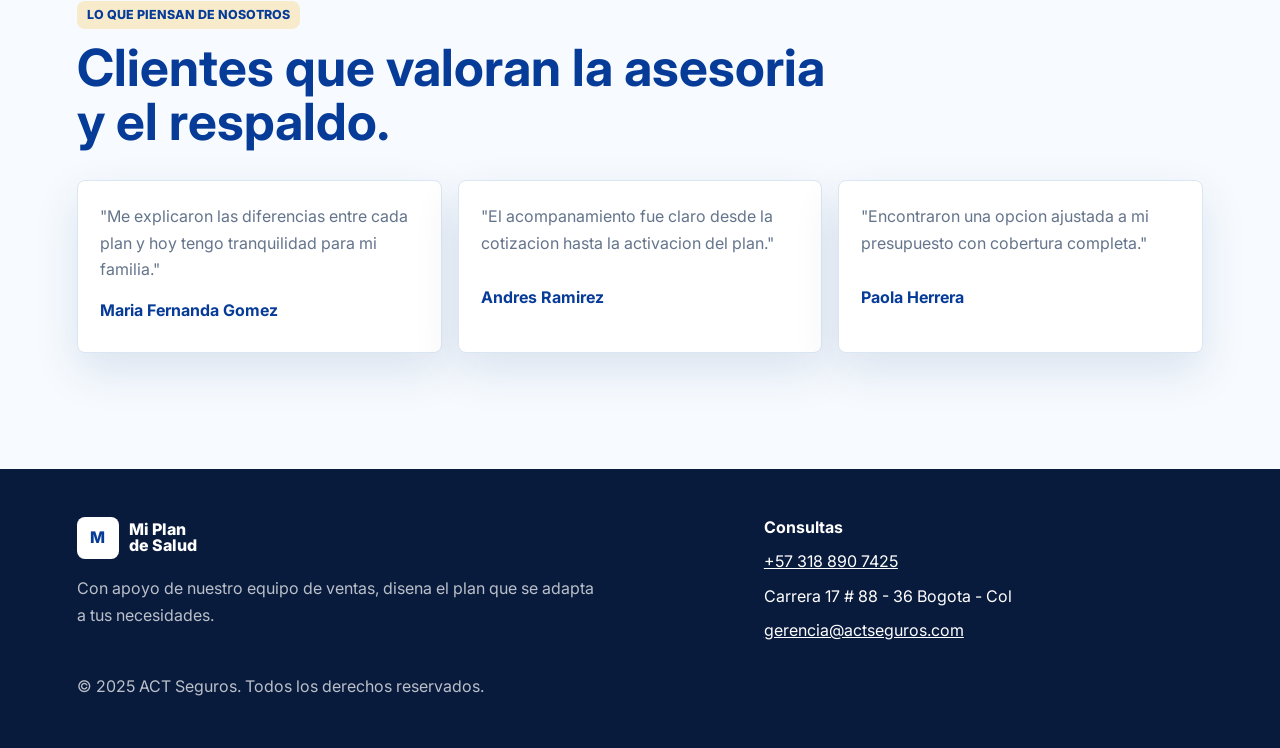
==== commit 437dfeaf: "feat: ajustar hero con subtitulo animado" ====
--- a/index.html
+++ b/index.html
@@ -36,30 +36,36 @@
   <main>
     <section class="hero section-shell" id="inicio">
       <div class="hero-copy">
-        <span class="eyebrow">Planes</span>
-        <h1>Encuentra aqui el plan de salud ideal para ti.</h1>
-        <p>Mas de 13 anos cuidando la salud de nuestros clientes con asesoria clara, cercana y opciones ajustadas a cada necesidad.</p>
+        <h1>
+          <span>Encuentra aqui</span>
+          <span class="hero-title-highlight">El Plan de Salud</span>
+          <span>Ideal para ti.</span>
+        </h1>
+        <p class="hero-proof"><strong>Mas de 13 anos</strong> cuidando la salud de nuestros clientes.</p>
+        <p class="hero-subtitle">Medicina Prepagada <span data-rotating-subtitle>Para ti</span></p>
         <div class="hero-actions">
-          <a class="button primary" href="planes.html">Ver todos los planes</a>
-          <a class="button secondary" href="#contacto">Cotiza ahora</a>
+          <a class="button hero-plan-button" href="planes.html">Ver todos los planes</a>
         </div>
       </div>
 
       <aside class="quote-panel" aria-label="Formulario de cotizacion">
-        <span class="panel-kicker">Cotiza ahora</span>
-        <h2>Obtén orientacion para elegir mejor</h2>
+        <h2><strong>Cotiza ahora</strong> y obten los <strong>mejores precios.</strong></h2>
         <form class="quote-form">
           <label>
-            Nombre
-            <input type="text" name="name" placeholder="Tu nombre" autocomplete="name">
+            <span>Nombres y Apellidos</span>
+            <input type="text" name="name" placeholder="Nombres y Apellidos" autocomplete="name">
           </label>
           <label>
-            Correo
-            <input type="email" name="email" placeholder="correo@ejemplo.com" autocomplete="email">
+            <span>Email *</span>
+            <input type="email" name="email" placeholder="Email *" autocomplete="email">
+          </label>
+          <label>
+            <span>Telefono</span>
+            <input type="tel" name="phone" placeholder="Telefono" autocomplete="tel">
           </label>
           <label class="checkbox-row">
             <input type="checkbox" name="privacy">
-            <span>He leido y acepto la politica de privacidad.</span>
+            <span>He leido y acepto la <a href="https://miplandesalud.co/politica-privacidad/" target="_blank" rel="noopener">politica de privacidad</a></span>
           </label>
           <button class="button primary full" type="submit">Enviar</button>
         </form>
--- a/styles.css
+++ b/styles.css
@@ -1 +1,683 @@
-:root{--blue-900:#073275;--blue-700:#0b56b7;--blue-100:#e9f3ff;--teal-700:#13847d;--yellow-500:#f4b62b;--ink:#17253f;--muted:#64748b;--line:#dbe6f4;--soft:#f7fbff;--white:#fff;--shadow:0 18px 45px rgba(7,50,117,.12)}*{box-sizing:border-box}html{scroll-behavior:smooth}body{margin:0;color:var(--ink);font-family:Inter,system-ui,-apple-system,BlinkMacSystemFont,"Segoe UI",sans-serif;background:var(--white)}a{color:inherit}img{display:block;max-width:100%}.site-header{position:sticky;top:0;z-index:20;display:grid;grid-template-columns:auto 1fr auto;align-items:center;gap:24px;min-height:78px;padding:12px clamp(18px,5vw,72px);background:rgba(255,255,255,.94);border-bottom:1px solid var(--line);backdrop-filter:blur(14px)}.brand{display:inline-flex;align-items:center;gap:10px;color:var(--blue-900);font-weight:800;line-height:.95;text-decoration:none}.brand-mark{display:grid;width:42px;height:42px;place-items:center;color:var(--white);background:var(--blue-900);border-radius:8px}.main-nav{display:flex;justify-content:center;gap:clamp(16px,3vw,36px);color:var(--blue-900);font-size:.94rem;font-weight:700;text-transform:uppercase}.main-nav a{text-decoration:none}.main-nav a:hover,.main-nav a[aria-current=page]{color:var(--teal-700)}.header-cta,.button{display:inline-flex;align-items:center;justify-content:center;min-height:44px;padding:0 18px;border:1px solid transparent;border-radius:8px;font-weight:800;text-decoration:none;cursor:pointer}.header-cta,.button.primary{color:var(--white);background:var(--blue-900)}.button.secondary{color:var(--blue-900);background:var(--white);border-color:var(--line)}.button:hover,.header-cta:hover{transform:translateY(-1px)}.button.full{width:100%}.nav-toggle{display:none;width:44px;height:44px;padding:0;background:var(--white);border:1px solid var(--line);border-radius:8px}.nav-toggle span{display:block;width:20px;height:2px;margin:4px auto;background:var(--blue-900)}.section-shell{padding:clamp(72px,9vw,120px) clamp(18px,6vw,88px)}.hero{display:grid;grid-template-columns:minmax(0,1.1fr) minmax(320px,.72fr);gap:clamp(32px,6vw,76px);align-items:center;min-height:calc(100vh - 78px);background:linear-gradient(115deg,rgba(255,255,255,.95) 0%,rgba(233,243,255,.88) 55%,rgba(244,182,43,.24) 100%)}.hero h1,.plans-hero h1{max-width:760px;margin:12px 0 18px;color:var(--blue-900);font-size:clamp(2.6rem,6vw,5.8rem);line-height:.96}.hero p,.plans-hero p,.section-heading p,.about-copy p,.why-copy p,.plan-highlight p{max-width:680px;color:var(--muted);font-size:clamp(1rem,1.5vw,1.2rem);line-height:1.7}.eyebrow,.panel-kicker,.plan-tag{display:inline-flex;align-items:center;min-height:28px;padding:0 10px;color:var(--blue-900);background:rgba(244,182,43,.24);border-radius:8px;font-size:.78rem;font-weight:800;letter-spacing:0;text-transform:uppercase}.hero-actions{display:flex;flex-wrap:wrap;gap:12px;margin-top:28px}.quote-panel,.plan-card,.testimonial-grid article,.benefit-grid article,.feature-list article{border:1px solid var(--line);border-radius:8px;background:var(--white);box-shadow:var(--shadow)}.quote-panel{padding:clamp(22px,4vw,34px)}.quote-panel h2{margin:12px 0 22px;color:var(--blue-900);font-size:clamp(1.4rem,2.4vw,2rem)}.quote-form{display:grid;gap:16px}.quote-form label{display:grid;gap:8px;color:var(--blue-900);font-weight:700}.quote-form input[type=text],.quote-form input[type=email]{width:100%;min-height:46px;padding:0 12px;border:1px solid var(--line);border-radius:8px;color:var(--ink);font:inherit}.checkbox-row{grid-template-columns:auto 1fr;align-items:start;color:var(--muted);font-size:.9rem;font-weight:500}.allies,.benefits,.testimonials,.plans-section{background:var(--soft)}.section-heading{max-width:760px;margin-bottom:32px}.section-heading h2,.about-copy h2,.why-copy h2,.plan-highlight h2,.plans-section h2{margin:12px 0;color:var(--blue-900);font-size:clamp(2rem,4vw,3.6rem);line-height:1.05}.logo-grid{display:grid;grid-template-columns:repeat(5,minmax(120px,1fr));gap:14px}.logo-grid img{width:100%;min-height:118px;padding:18px;object-fit:contain;background:var(--white);border:1px solid var(--line);border-radius:8px}.about,.why,.plan-highlight,.plans-hero{display:grid;grid-template-columns:minmax(0,.85fr) minmax(320px,1fr);gap:clamp(28px,6vw,72px);align-items:center}.feature-list,.benefit-grid,.testimonial-grid,.plans-grid{display:grid;gap:16px}.feature-list{grid-template-columns:1fr}.feature-list article,.benefit-grid article,.testimonial-grid article,.plan-card{padding:22px}.feature-list h3,.benefit-grid h3,.testimonial-grid strong,.plan-card h3{margin:0 0 10px;color:var(--blue-900)}.feature-list p,.benefit-grid p,.testimonial-grid p,.plan-card p{margin:0;color:var(--muted);line-height:1.65}.benefit-grid,.testimonial-grid,.plans-grid{grid-template-columns:repeat(4,minmax(0,1fr))}.benefit-grid article:nth-child(2),.plan-card:nth-child(2){border-top:4px solid var(--teal-700)}.benefit-grid article:nth-child(3),.plan-card:nth-child(3){border-top:4px solid var(--yellow-500)}.check-list{display:grid;gap:14px;margin:0;padding:0;list-style:none}.check-list li{padding:18px 18px 18px 46px;color:var(--muted);background:var(--white);border:1px solid var(--line);border-radius:8px;position:relative}.check-list li:before{content:"";position:absolute;left:18px;top:22px;width:12px;height:12px;background:var(--teal-700);border-radius:50%}.check-list strong{color:var(--blue-900)}.plan-highlight{color:var(--white);background:linear-gradient(120deg,var(--blue-900),var(--teal-700))}.plan-highlight h2,.plan-highlight p{color:var(--white)}.testimonials .testimonial-grid{grid-template-columns:repeat(3,minmax(0,1fr))}.testimonial-grid article{display:grid;gap:18px}.plans-hero{min-height:52vh;background:linear-gradient(115deg,var(--blue-100),var(--white))}.plans-grid{grid-template-columns:repeat(4,minmax(0,1fr))}.plan-card{display:grid;align-content:start;gap:16px}.site-footer{display:grid;grid-template-columns:minmax(240px,1.2fr) minmax(220px,.8fr);gap:28px;padding:48px clamp(18px,6vw,88px);color:var(--white);background:#091b3d}.footer-brand,.site-footer a{color:var(--white)}.site-footer p{max-width:520px;color:rgba(255,255,255,.72);line-height:1.7}.site-footer address{display:grid;gap:10px;font-style:normal}.copyright{grid-column:1/-1;margin:0}.compact-footer{grid-template-columns:1fr 1fr}@media (max-width:1080px){.benefit-grid,.plans-grid{grid-template-columns:repeat(2,minmax(0,1fr))}.logo-grid{grid-template-columns:repeat(3,minmax(0,1fr))}}@media (max-width:840px){.site-header{grid-template-columns:auto auto}.nav-toggle{display:block;justify-self:end}.main-nav,.header-cta{display:none}.main-nav.is-open{display:grid;grid-column:1/-1;justify-content:stretch;gap:0;padding-top:12px}.main-nav.is-open a{padding:14px 0;border-top:1px solid var(--line)}.hero,.about,.why,.plan-highlight,.plans-hero{grid-template-columns:1fr}.testimonials .testimonial-grid{grid-template-columns:1fr}.site-footer,.compact-footer{grid-template-columns:1fr}}@media (max-width:620px){.section-shell{padding:58px 18px}.hero h1,.plans-hero h1{font-size:clamp(2.35rem,14vw,4rem)}.logo-grid,.benefit-grid,.plans-grid{grid-template-columns:1fr}.hero-actions,.button{width:100%}}
+:root {
+  --blue-900: #073b98;
+  --blue-700: #0d70f2;
+  --blue-100: #e9f3ff;
+  --teal-700: #13847d;
+  --yellow-500: #ffbc25;
+  --ink: #17253f;
+  --muted: #64748b;
+  --line: #dbe6f4;
+  --soft: #f7fbff;
+  --white: #ffffff;
+  --shadow: 0 18px 45px rgba(7, 50, 117, 0.12);
+}
+
+* {
+  box-sizing: border-box;
+}
+
+html {
+  scroll-behavior: smooth;
+}
+
+body {
+  margin: 0;
+  color: var(--ink);
+  font-family: Inter, system-ui, -apple-system, BlinkMacSystemFont, "Segoe UI", sans-serif;
+  background: var(--white);
+}
+
+a {
+  color: inherit;
+}
+
+img {
+  display: block;
+  max-width: 100%;
+}
+
+.site-header {
+  position: sticky;
+  top: 0;
+  z-index: 20;
+  display: grid;
+  grid-template-columns: auto 1fr auto;
+  align-items: center;
+  gap: 24px;
+  min-height: 86px;
+  padding: 14px clamp(18px, 8vw, 128px);
+  background: var(--blue-900);
+  border-bottom: 0;
+}
+
+.brand {
+  display: inline-flex;
+  align-items: center;
+  gap: 10px;
+  color: var(--white);
+  font-weight: 800;
+  line-height: 0.95;
+  text-decoration: none;
+}
+
+.brand-mark {
+  display: grid;
+  width: 42px;
+  height: 42px;
+  place-items: center;
+  color: var(--blue-900);
+  background: var(--white);
+  border-radius: 8px;
+}
+
+.main-nav {
+  display: flex;
+  justify-content: center;
+  gap: clamp(16px, 3vw, 36px);
+  color: rgba(255, 255, 255, 0.62);
+  font-size: 0.98rem;
+  font-weight: 800;
+  text-transform: uppercase;
+}
+
+.main-nav a {
+  text-decoration: none;
+}
+
+.main-nav a:hover,
+.main-nav a[aria-current="page"] {
+  color: var(--white);
+}
+
+.header-cta,
+.button {
+  display: inline-flex;
+  align-items: center;
+  justify-content: center;
+  min-height: 44px;
+  padding: 0 18px;
+  border: 1px solid transparent;
+  border-radius: 8px;
+  font-weight: 800;
+  text-decoration: none;
+  cursor: pointer;
+}
+
+.header-cta,
+.button.primary {
+  color: var(--white);
+  background: var(--blue-700);
+}
+
+.header-cta {
+  color: var(--white);
+  background: var(--yellow-500);
+}
+
+.button.secondary {
+  color: var(--blue-900);
+  background: var(--white);
+  border-color: var(--line);
+}
+
+.button:hover,
+.header-cta:hover {
+  transform: translateY(-1px);
+}
+
+.button.full {
+  width: 100%;
+}
+
+.nav-toggle {
+  display: none;
+  width: 44px;
+  height: 44px;
+  padding: 0;
+  background: var(--white);
+  border: 1px solid var(--line);
+  border-radius: 8px;
+}
+
+.nav-toggle span {
+  display: block;
+  width: 20ppx;
+  height: 2px;
+  margin: 4px auto;
+  background: var(--blue-900);
+}
+
+.section-shell {
+  padding: clamp(72px, 9vw, 120px) clamp(18px, 6vw, 88px);
+}
+
+.hero {
+  display: grid;
+  grid-template-columns: minmax(0, 1fr) minmax(360px, 0.8&r);
+  gap: clamp(34px, 7vw, 92px);
+  align-items: center;
+  min-height: calc(100vh - 86px);
+  overflow: hidden;
+  background:
+    linear-gradient(90deg, rgba(255,255,255,0.92) 0%, rgba(232,240,255,0.78) 48%, rgba(7,59,152,0.74) 100%),
+    url("https://miplandesalud.co/wp-content/uploads/2026/01/3-1024x576.png");
+  background-repeat: no-repeat;
+  background-position: center;
+  background-size: cover;
+  border-bottom-right-radius: 42px;
+}
+
+.hero h1,
+.plans-hero h1 {
+  max-width: 760px;
+  margin: 12px 0 18px;
+  color: var(--blue-900);
+  font-size: clamp(2.6rem, 6vw, 5.8rem);
+  line-height: 0.96;
+}
+
+.hero-copy {
+  display: grid;
+  align-content: center;
+  justify-items: start;
+}
+
+.hero h1 {
+  display: grid;
+  gap: 10px;
+  max-width: 690px;
+  margin: 0 0 88px;
+  color: var(--blue-900);
+  font-size: clamp(3.2rem, 5.4vw, 5.9rem);
+  font-weight: 800;
+  line-height: 0.92;
+}
+
+.hero-title-highlight {
+  display: inline-block;
+  width: fit-content;
+  padding: 8px 18px 12px;
+  color: var(--white);
+  background: var(--blue-900);
+}
+
+.hero p,
+.plans-hero p,
+.section-heading p,
+.about-copy p,
+.why-copy p,
+.plan-highlight p {
+  max-width: 680px;
+  color: var(--muted);
+  font-size: clamp(1rem, 1.5vw, 1.2rem);
+  line-height: 1.7;
+}
+
+.hero .hero-proof {
+  max-width: 760px;
+  margin: 0 0 64px;
+  color: var(--blue-900);
+  font-size: clamp(1.7rem, 3vw, 2.5rem);
+  font-weight: 800;
+  line-height: 1.1;
+}
+
+.hero-proof strong {
+  display: inline-block;
+  margin-right: 8px;
+  padding: 8px 12px;
+  color: var(--white);
+  background: var(--yellow-500);
+}
+
+.hero .hero-subtitle {
+  min-height: 58px;
+  margin: 0;
+  color: #66adff;
+  font-size: clamp(1.85rem, 3.4vw, 3rem);
+  font-weight: 800;
+  line-height: 1.1;
+}
+
+[data-rotating-subtitle] {
+  display: inline-block;
+  min-width: 8ch;
+  border-right: 3px solid #66adff;
+  animation: subtitle-caret 0.9s steps(1) infinite;
+}
+
+[data-rotating-subtitle].is-changing {
+  opacity: 0;
+  transform: translateY(8px);
+}
+
+@keyframes subtitle-caret {
+  50% {
+    border-right-color: transparent;
+  }
+}
+
+.eyebrow,
+.panel-kicker,
+.plan-tag {
+  display: inline-flex;
+  align-items: center;
+  min-height: 28px;
+  padding: 0 10px;
+  color: var(--blue-900);
+  background: rgba(244, 182, 43, 0.24);
+  border-radius: 8px;
+  font-size: 0.78rem;
+  font-weight: 800;
+  letter-spacing: 0;
+  text-transform: uppercase;
+}
+
+.hero-actions {
+  display: flex;
+  flex-wrap: wrap;
+  gap: 12px;
+  margin-top: 28px;
+}
+
+.hero-plan-button {
+  min-height: 68px;
+  padding: 0 28px;
+  color: var(--white);
+  background: var(--yellow-500);
+  font-size: clamp(1.1rem, 2vw, 2rem);
+  text-transform: uppercase;
+}
+
+.quote-panel,
+.plan-card,
+.testimonial-grid article,
+.benefit-grid article,
+.feature-list article {
+  border: 1px solid var(--line);
+  border-radius: 8px;
+  background: var(--white);
+  box-shadow: var(--shadow);
+}
+
+.quote-panel {
+  min-height: 560px;
+  padding: clamp(34px, 4vw, 56px);
+  align-self: center;
+  border: 0;
+}
+
+.quote-panel h2 {
+  max-width: 420px;
+  margin: 0 auto 32px;
+  color: var(--blue-900);
+  font-size: clamp(1.45rem, 2vw, 2rem);
+  font-weight: 500;
+  line-height: 1.25;
+  text-align: center;
+}
+
+.quote-form {
+  display: grid;
+  gap: 20px;
+}
+
+.quote-form label {
+  display: grid;
+  gap: 0;
+  color: var(--blue-900);
+  font-weight: 700;
+}
+
+.quote-form label > span:not(.checkbox-row span) {
+  position: absolute;
+  width: 1px;
+  height: 1px;
+  overflow: hidden;
+  clip: rect(0 0 0 0);
+}
+
+.quote-form input[type="text"],
+.quote-form input[type="email"],
+.quote-form input[type="tel"] {
+  width: 100%;
+  min-height: 72px;
+  padding: 0 28px;
+  border: 2px solid rgba(7, 50, 117, 0.08);
+  border-radius: 24px;
+  color: var(--ink);
+  font: inherit;
+  font-size: 1.1rem;
+}
+
+.quote-form input::placeholder {
+  color: #8ca0d2;
+}
+
+.checkbox-row {
+  grid-template-columns: auto 1fr;
+  align-items: center;
+  gap: 12px;
+  color: var(--blue-900);
+  font-size: 0.9rem;
+  font-weight: 700;
+}
+
+.checkbox-row input {
+  width: 28px;
+  height: 28px;
+  margin: 0;
+  accent-color: var(--blue-700);
+}
+
+.checkbox-row a {
+  color: #001cff;
+  font-weight: 800;
+}
+
+.quote-form button {
+  min-height: 54px;
+  margin-top: 4px;
+  border-radius: 3px;
+  font-size: 1.05rem;
+  text-transform: uppercase;
+}
+
+.allies,
+.benefits,
+.testimonials,
+.plans-section {
+  background: var(--soft);
+}
+
+
+.section-heading {
+  max-width: 760px;
+  margin-bottom: 32px;
+}
+
+.section-heading h2,
+.about-copy h2,
+.why-copy h2,
+.plan-highlight h2,
+.plans-section h2 {
+  margin: 12px 0;
+  color: var(--blue-900);
+  font-size: clamp(2rem, 4vw, 3.6rem);
+  line-height: 1.05;
+}
+
+.logo-grid {
+  display: grid;
+  grid-template-columns: repeat(5, minmax(120px, 1fr));
+  gap: 14px;
+}
+
+.logo-grid img {
+  width: 100%;
+  min-height: 118px;
+  padding: 18px;
+  object-fit: contain;
+  background: var(--white);
+  border: 1px solid var(--line);
+  border-radius: 8px;
+}
+
+.about,
+.why,
+.plan-highlight,
+.plans-hero {
+  display: grid;
+  grid-template-columns: minmax(0, 0.85fr) minmax(320px, 1fr);
+  gap: clamp(28px, 6vw, 72px);
+  align-items: center;
+}
+
+.feature-list,
+.benefit-grid,
+.testimonial-grid,
+.plans-grid {
+  display: grid;
+  gap: 16px;
+}
+
+.feature-list {
+  grid-template-columns: 1fr;
+}
+
+.feature-list article,
+.benefit-grid article,
+.testimonial-grid article,
+.plan-card {
+  padding: 22px;
+}
+
+.feature-list h3,
+.benefit-grid h3,
+.testimonial-grid strong,
+.plan-card h3 {
+  margin: 0 0 10px;
+  color: var(--blue-900);
+}
+
+.feature-list p,
+.benefit-grid p,
+.testimonial-grid p,
+.plan-card p {
+  margin: 0;
+  color: var(--muted);
+  line-height: 1.65;
+}
+
+.benefit-grid,
+.testimonial-grid,
+.plans-grid {
+  grid-template-columns: repeat(4, minmax(0, 1fr));
+}
+
+.benefit-grid article:nth-child(2),
+.plan-card:nth-child(2) {
+  border-top: 4px solid var(--teal-700);
+}
+
+.benefit-grid article:nth-child(3),
+.plan-card:nth-child(3) {
+  border-top: 4px solid var(--yellow-500);
+}
+
+.check-list {
+  display: grid;
+  gap: 14px;
+  margin: 0;
+  padding: 0;
+  list-style: none;
+}
+
+.check-list li {
+  padding: 18px 18px 18px 46px;
+  color: var(--muted);
+  background: var(--white);
+  border: 1px solid var(--line);
+  border-radius: 8px;
+  position: relative;
+}
+
+.check-list li::before {
+  content: "";
+  position: absolute;
+  left: 18px;
+  top: 22px;
+  width: 12px;
+  height: 12px;
+  background: var(--teal-700);
+  border-radius: 50%;
+}
+
+.check-list strong {
+  color: var(--blue-900);
+}
+
+.plan-highlight {
+  color: var(--white);
+  background: linear-gradient(120deg, var(--blue-900), var(--teal-700));
+}
+
+.plan-highlight h2,
+.plan-highlight p {
+  color: var(--white);
+}
+
+.testimonials .testimonial-grid {
+  grid-template-columns: repeat(3, minmax(0, 1fr));
+}
+
+.testimonial-grid article {
+  display: grid;
+  gap: 18px;
+}
+
+.plans-hero {
+  min-height: 52vh;
+  background: linear-gradient(115deg, var(--blue-100), var(--white));
+}
+
+.plans-grid {
+  grid-template-columns: repeat(4, minmax(0, 1fr));
+}
+
+.plan-card {
+  display: grid;
+  align-content: start;
+  gap: 16px;
+}
+
+.site-footer {
+  display: grid;
+  grid-template-columns: minmax(240px, 1.2fr) minmax(220px, 0.8fr);
+  gap: 28px;
+  padding: 48px clamp(18px, 6vw, 88px);
+  color: var(--white);
+  background: #091b3d;
+}
+
+.footer-brand,
+.site-footer a {
+  color: var(--white);
+}
+
+.site-footer p {
+  max-width: 520px;
+  color: rgba(255, 255, 255, 0.72);
+  line-height: 1.7;
+}
+
+.site-footer address {
+  display: grid;
+  gap: 10px;
+  font-style: normal;
+}
+
+.copyright {
+  grid-column: 1 / -1;
+  margin: 0;
+}
+
+.compact-footer {
+  grid-template-columns: 1fr 1fr;
+}
+
+@media (max-width: 1080px) {
+  .benefit-grid,
+  .plans-grid {
+    grid-template-columns: repeat(2, minmax(0, 1fr));
+  }
+
+  .logo-grid {
+    grid-template-columns: repeat(3, minmax(0, 1fr));
+  }
+}
+
+@media (max-width: 840px) {
+  .site-header {
+    grid-template-columns: auto auto;
+  }
+
+  .nav-toggle {
+    display: block;
+    justify-self: end;
+  }
+
+  .main-nav,
+  .header-cta {
+    display: none;
+  }
+
+  .main-nav.is-open {
+    display: grid;
+    grid-column: 1 / -1;
+    justify-content: stretch;
+    gap: 0;
+    padding-top: 12px;
+  }
+
+  .main-nav.is-open a {
+    padding: 14px 0;
+    border-top: 1px solid var(--line);
+  }
+
+  .hero,
+  .about,
+  .why,
+  .plan-highlight,
+  .plans-hero {
+    grid-template-columns: 1fr;
+  }
+
+  .hero {
+    min-height: auto;
+    background-position: center;
+  }
+
+  .testimonials .testimonial-grid {
+    grid-template-columns: 1fr;
+  }
+
+  .site-footer,
+  .compact-footer {
+    grid-template-columns: 1fr;
+  }
+}
+
+@media (max-width: 620px) {
+  .section-shell {
+    padding: 58px 18px;
+  }
+
+  .hero h1,
+  .plans-hero h1 {
+    font-size: clamp(2.35rem, 14vw, 4rem);
+  }
+
+  .hero h1 {
+    margin-bottom: 44px;
+  }
+
+  .hero .hero-proof {
+    margin-bottom: 36px;
+  }
+
+  .quote-panel {
+    min-height: auto;
+  }
+
+  .logo-grid,
+  .benefit-grid,
+  .plans-grid {
+    grid-template-columns: 1fr;
+  }
+
+  .hero-actions,
+  .button {
+    width: 100%;
+  }
+}
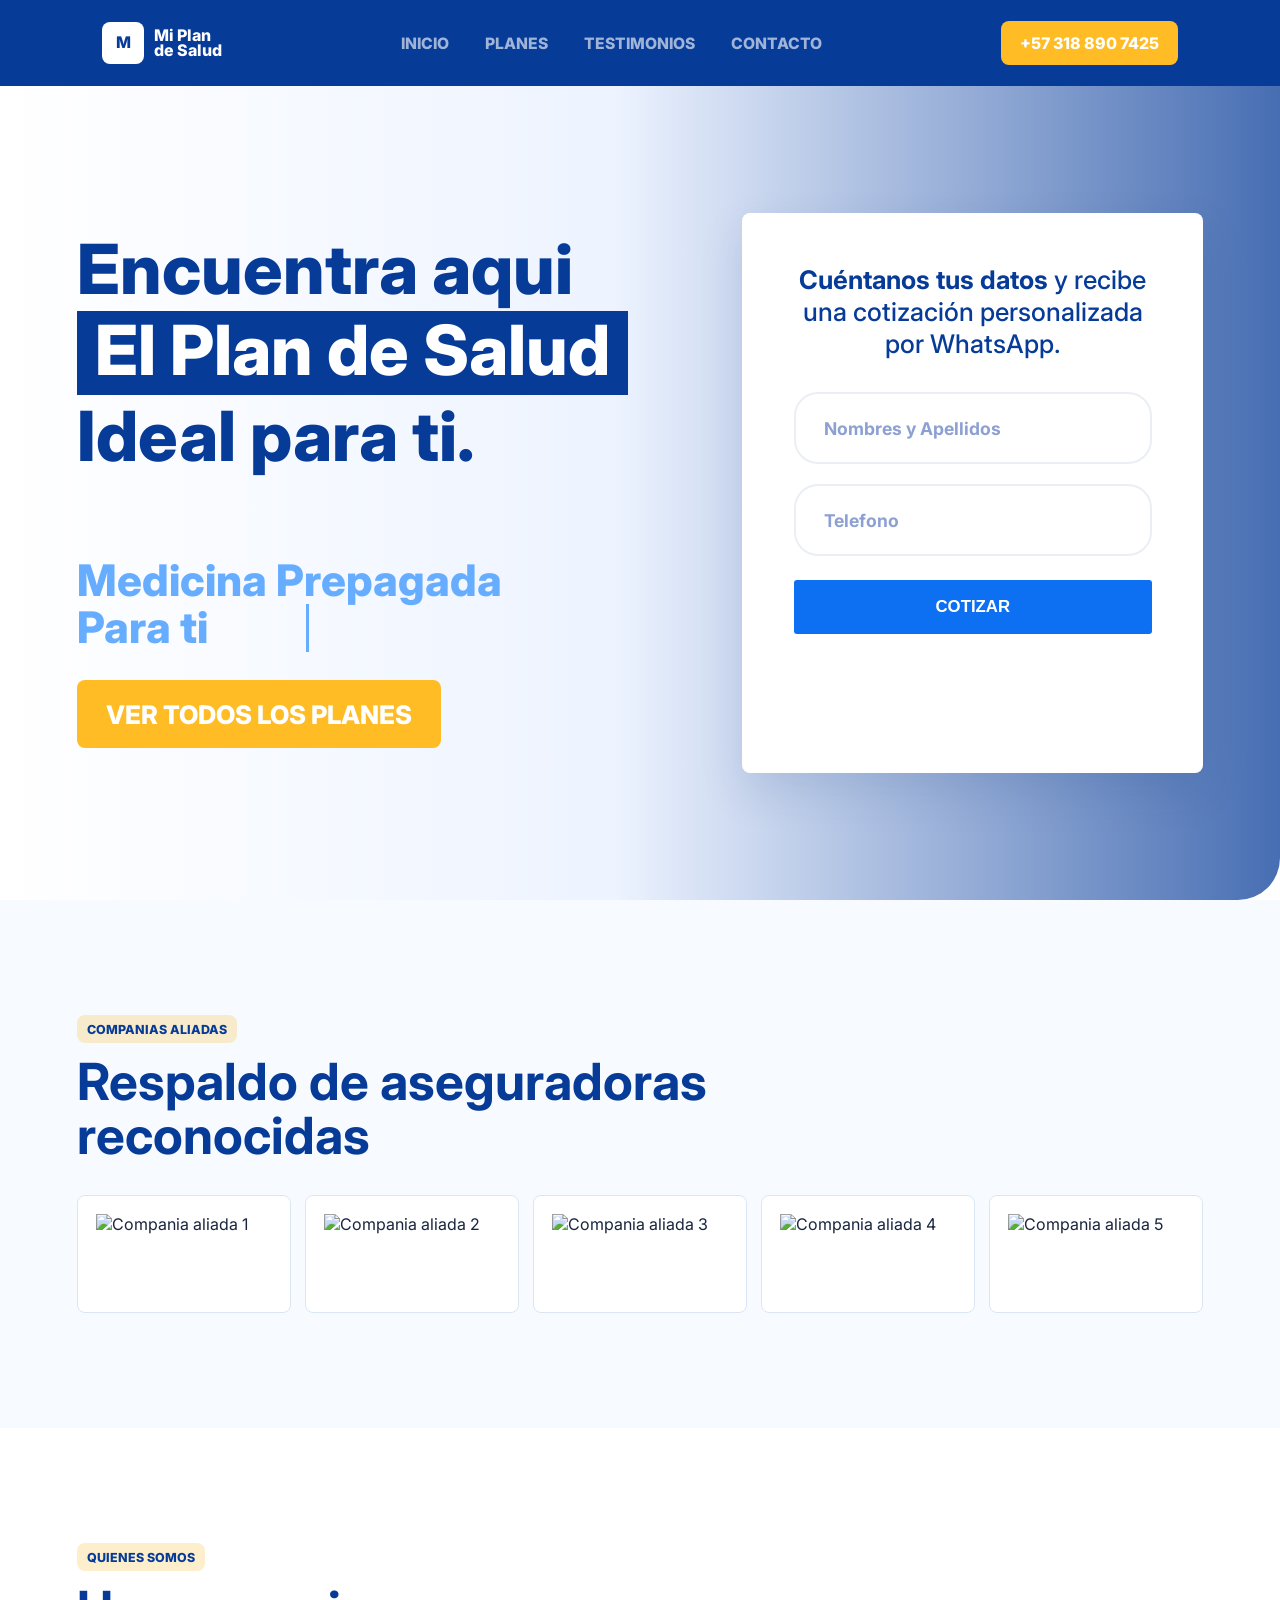
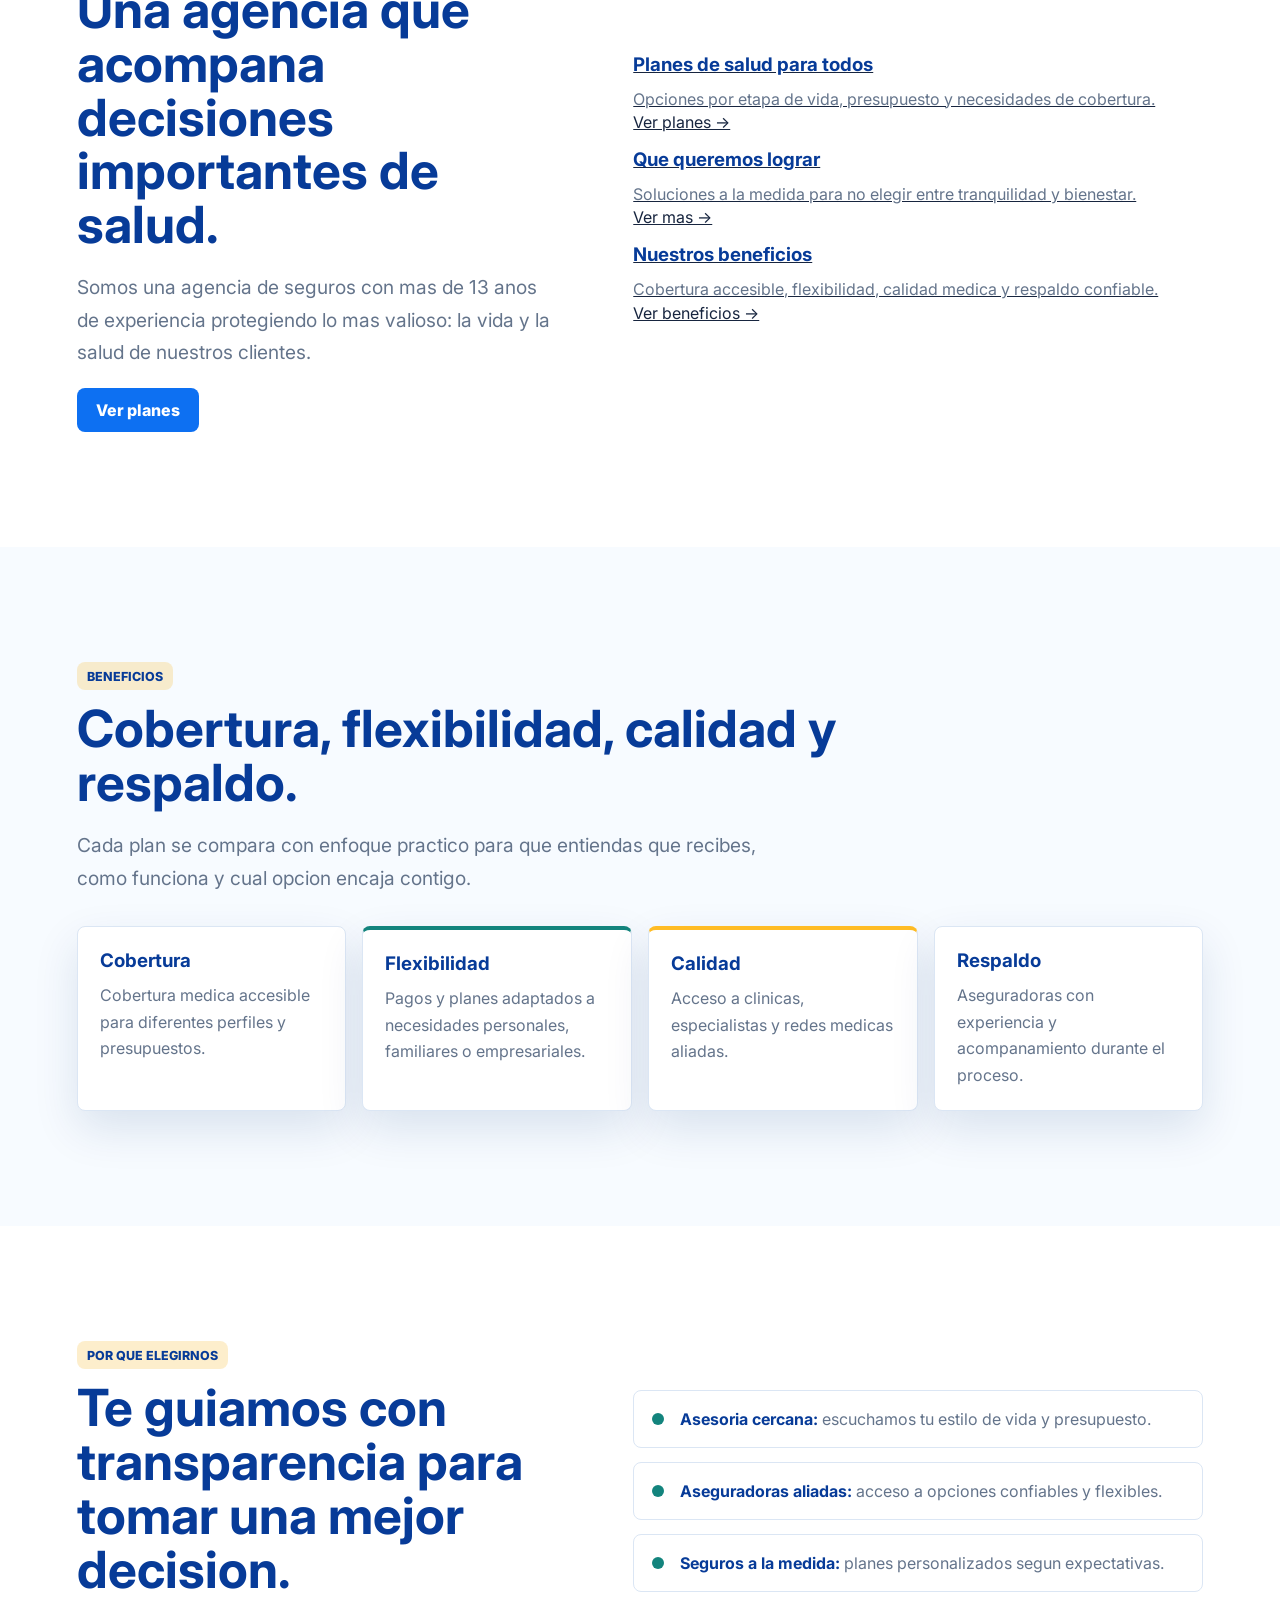
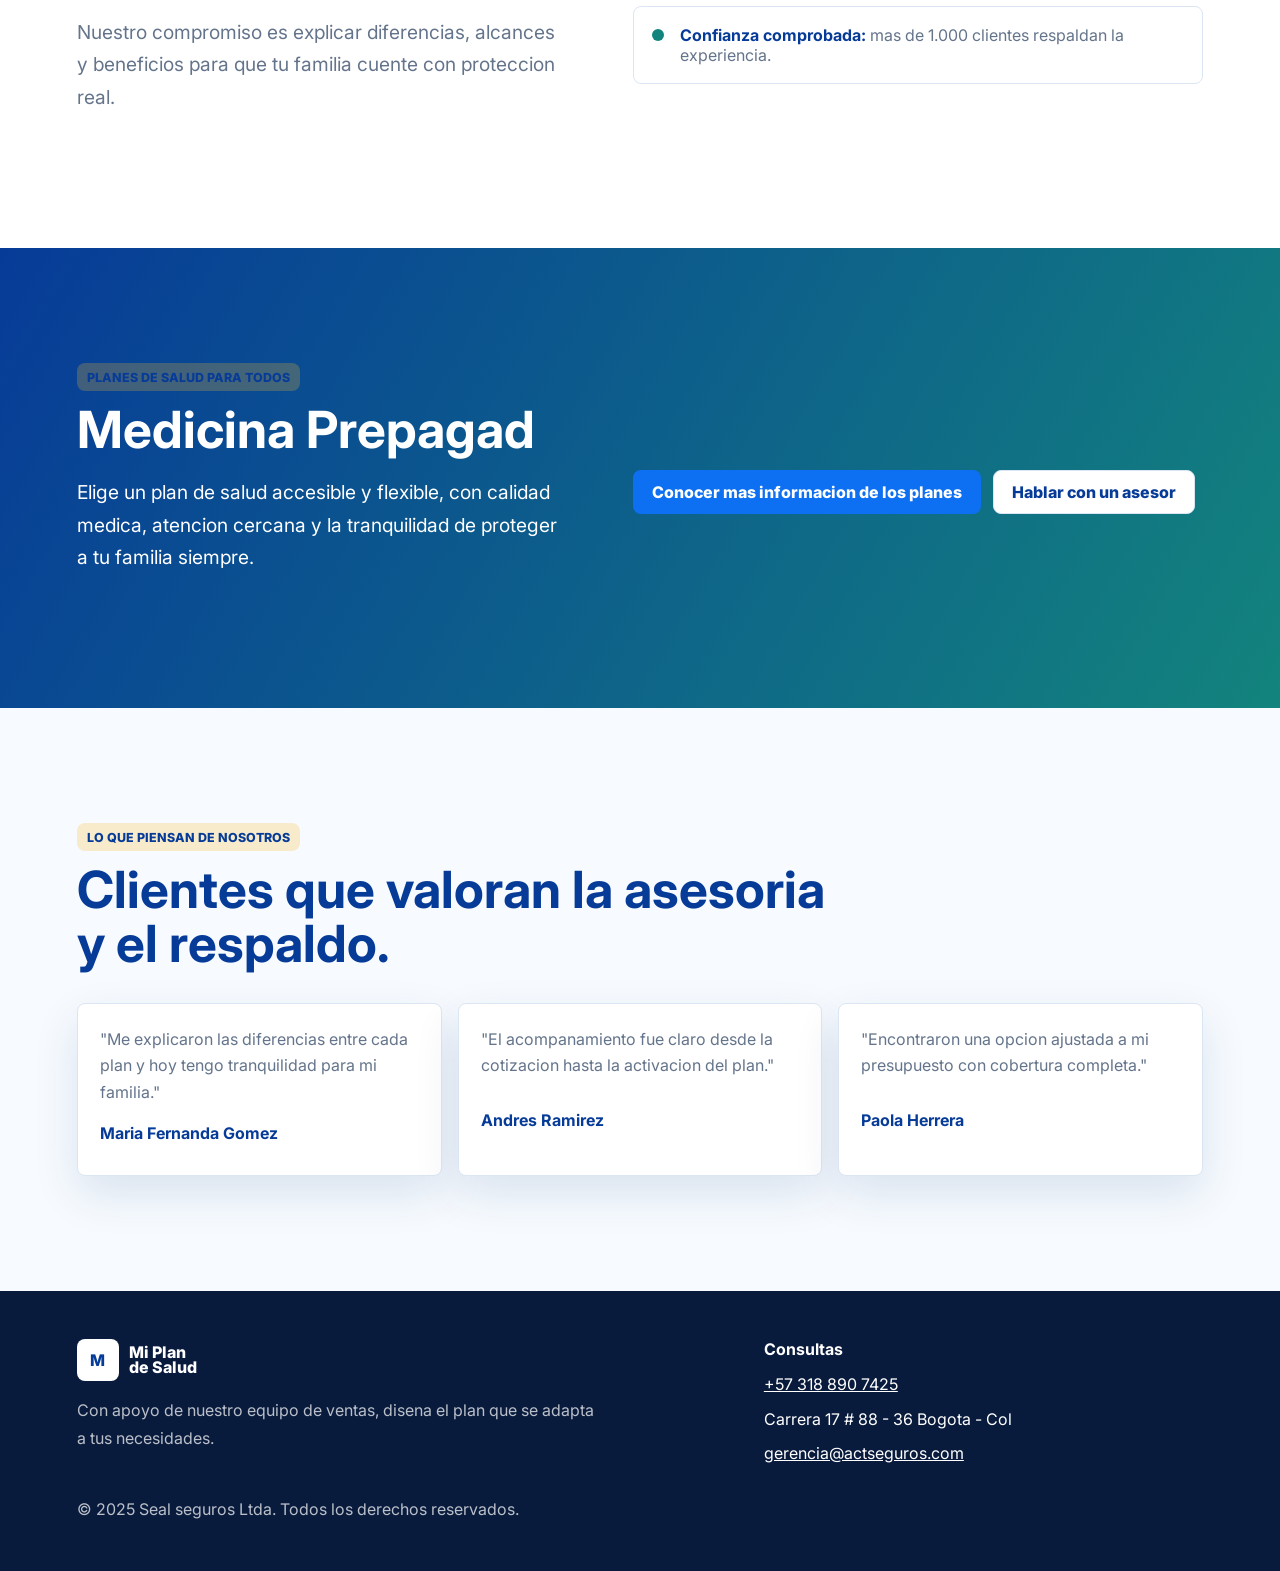
==== commit 8998909d: "feat: actualizar landing y enlaces de contacto" ====
--- a/index.html
+++ b/index.html
@@ -26,11 +26,18 @@
     <nav class="main-nav" id="main-nav" data-nav>
       <a href="#inicio">Inicio</a>
       <a href="planes.html">Planes</a>
-      <a href="#blog">Blog</a>
+      <a href="#testimonios">Testimonios</a>
       <a href="#contacto">Contacto</a>
     </nav>
 
-    <a class="header-cta" href="https://wa.link/8m5ff4" target="_blank" rel="noopener">+57 318 890 7425</a>
+    <a class="header-cta" href="https://api.whatsapp.com/send?phone=573188907425&text=Hola%2C%20estoy%20buscando%20contacto%20con%20un%20asesor%20de%20Seal%20seguros%20Ltda." target="_blank" rel="noopener" aria-label="Escribir por WhatsApp al +57 318 890 7425">
+      <span class="header-cta-icon" aria-hidden="true">
+        <svg viewBox="0 0 32 32" focusable="false">
+          <path d="M16.04 3.2A12.73 12.73 0 0 0 5.18 22.55L3.56 28.8l6.39-1.53a12.72 12.72 0 1 0 6.09-24.07Zm0 2.4a10.32 10.32 0 1 1-5.26 19.21l-.38-.23-3.21.77.82-3.14-.25-.4A10.33 10.33 0 0 1 16.04 5.6Zm-4.43 4.95c-.24 0-.63.09-.96.45-.33.36-1.26 1.23-1.26 3 0 1.76 1.29 3.47 1.47 3.71.18.24 2.49 3.99 6.14 5.43 3.03 1.19 3.65.95 4.31.89.66-.06 2.13-.87 2.43-1.71.3-.84.3-1.56.21-1.71-.09-.15-.33-.24-.69-.42-.36-.18-2.13-1.05-2.46-1.17-.33-.12-.57-.18-.81.18-.24.36-.93 1.17-1.14 1.41-.21.24-.42.27-.78.09-.36-.18-1.52-.56-2.89-1.78-1.07-.95-1.79-2.13-2-2.49-.21-.36-.02-.55.16-.73.16-.16.36-.42.54-.63.18-.21.24-.36.36-.6.12-.24.06-.45-.03-.63-.09-.18-.81-1.95-1.11-2.67-.29-.7-.59-.6-.81-.61h-.69Z"/>
+        </svg>
+      </span>
+      <span class="header-cta-number">+57 318 890 7425</span>
+    </a>
   </header>
 
   <main>
@@ -41,7 +48,6 @@
           <span class="hero-title-highlight">El Plan de Salud</span>
           <span>Ideal para ti.</span>
         </h1>
-        <p class="hero-proof"><strong>Mas de 13 anos</strong> cuidando la salud de nuestros clientes.</p>
         <p class="hero-subtitle">Medicina Prepagada <span data-rotating-subtitle>Para ti</span></p>
         <div class="hero-actions">
           <a class="button hero-plan-button" href="planes.html">Ver todos los planes</a>
@@ -49,25 +55,17 @@
       </div>
 
       <aside class="quote-panel" aria-label="Formulario de cotizacion">
-        <h2><strong>Cotiza ahora</strong> y obten los <strong>mejores precios.</strong></h2>
-        <form class="quote-form">
+        <h2><strong>Cuéntanos tus datos</strong> y recibe una cotización personalizada por WhatsApp.</h2>
+        <form class="quote-form" data-whatsapp-form>
           <label>
             <span>Nombres y Apellidos</span>
-            <input type="text" name="name" placeholder="Nombres y Apellidos" autocomplete="name">
-          </label>
-          <label>
-            <span>Email *</span>
-            <input type="email" name="email" placeholder="Email *" autocomplete="email">
+            <input type="text" name="name" placeholder="Nombres y Apellidos" autocomplete="name" required>
           </label>
           <label>
             <span>Telefono</span>
-            <input type="tel" name="phone" placeholder="Telefono" autocomplete="tel">
+            <input type="tel" name="phone" placeholder="Telefono" autocomplete="tel" required>
           </label>
-          <label class="checkbox-row">
-            <input type="checkbox" name="privacy">
-            <span>He leido y acepto la <a href="https://miplandesalud.co/politica-privacidad/" target="_blank" rel="noopener">politica de privacidad</a></span>
-          </label>
-          <button class="button primary full" type="submit">Enviar</button>
+          <button class="button primary full" type="submit">Cotizar</button>
         </form>
       </aside>
     </section>
@@ -94,18 +92,21 @@
         <a class="button primary" href="planes.html">Ver planes</a>
       </div>
       <div class="feature-list">
-        <article>
+        <a class="feature-card" href="planes.html" aria-label="Ver planes de salud para todos">
           <h3>Planes de salud para todos</h3>
           <p>Opciones por etapa de vida, presupuesto y necesidades de cobertura.</p>
-        </article>
-        <article>
+          <span class="card-link-hint">Ver planes -></span>
+        </a>
+        <a class="feature-card" href="#por-que" aria-label="Ir a la seccion Que queremos lograr">
           <h3>Que queremos lograr</h3>
           <p>Soluciones a la medida para no elegir entre tranquilidad y bienestar.</p>
-        </article>
-        <article>
+          <span class="card-link-hint">Ver mas -></span>
+        </a>
+        <a class="feature-card" href="#beneficios" aria-label="Ir a la seccion Nuestros beneficios">
           <h3>Nuestros beneficios</h3>
           <p>Cobertura accesible, flexibilidad, calidad medica y respaldo confiable.</p>
-        </article>
+          <span class="card-link-hint">Ver beneficios -></span>
+        </a>
       </div>
     </section>
 
@@ -151,17 +152,17 @@
 
     <section class="plan-highlight section-shell">
       <div>
-        <span class="eyebrow">Planes de salud para todos</span>
-        <h2>Medicina Prepagada Sura</h2>
-        <p>Elige un plan accesible y flexible, con calidad medica, atencion cercana y la tranquilidad de proteger a tu familia.</p>
+        <span class="eyebrow plan-highlight-eyebrow">Planes de Salud Para Todos</span>
+        <h2 class="plan-rotating-line"><span data-plan-rotating-subtitle>Medicina Prepagada Sura</span></h2>
+        <p class="plan-highlight-description">Elige un plan de salud accesible y flexible, con calidad medica, atencion cercana y la tranquilidad de proteger a tu familia siempre.</p>
       </div>
       <div class="hero-actions">
-        <a class="button primary" href="https://api.whatsapp.com/send?phone=573188907425" target="_blank" rel="noopener">Cotizar medicina prepagada</a>
-        <a class="button secondary" href="planes.html">Ver planes</a>
-      </div>
-    </section>
-
-    <section class="testimonials section-shell" id="blog">
+        <a class="button primary" href="planes.html">Conocer mas informacion de los planes</a>
+        <a class="button secondary" href="https://api.whatsapp.com/send?phone=573188907425&text=Hola%2C%20quiero%20recibir%20mas%20informacion%20sobre%20los%20planes%20de%20salud%20disponibles%2C%20sus%20beneficios%2C%20coberturas%20y%20precios." target="_blank" rel="noopener">Hablar con un asesor</a>
+      </div>
+    </section>
+
+    <section class="testimonials section-shell" id="testimonios">
       <div class="section-heading">
         <span class="eyebrow">Lo que piensan de nosotros</span>
         <h2>Clientes que valoran la asesoria y el respaldo.</h2>
@@ -193,11 +194,11 @@
     </div>
     <address>
       <strong>Consultas</strong>
-      <a href="https://wa.link/8m5ff4" target="_blank" rel="noopener">+57 318 890 7425</a>
+      <a href="https://api.whatsapp.com/send?phone=573188907425&text=Hola%2C%20estoy%20buscando%20contacto%20con%20un%20asesor%20de%20Seal%20seguros%20Ltda." target="_blank" rel="noopener">+57 318 890 7425</a>
       <span>Carrera 17 # 88 - 36 Bogota - Col</span>
       <a href="mailto:gerencia@actseguros.com">gerencia@actseguros.com</a>
     </address>
-    <p class="copyright">© 2025 ACT Seguros. Todos los derechos reservados.</p>
+    <p class="copyright">© 2025 Seal seguros Ltda. Todos los derechos reservados.</p>
   </footer>
 
   <script src="script.js"></script>
--- a/styles.css
+++ b/styles.css
@@ -1,683 +1 @@
-:root {
-  --blue-900: #073b98;
-  --blue-700: #0d70f2;
-  --blue-100: #e9f3ff;
-  --teal-700: #13847d;
-  --yellow-500: #ffbc25;
-  --ink: #17253f;
-  --muted: #64748b;
-  --line: #dbe6f4;
-  --soft: #f7fbff;
-  --white: #ffffff;
-  --shadow: 0 18px 45px rgba(7, 50, 117, 0.12);
-}
-
-* {
-  box-sizing: border-box;
-}
-
-html {
-  scroll-behavior: smooth;
-}
-
-body {
-  margin: 0;
-  color: var(--ink);
-  font-family: Inter, system-ui, -apple-system, BlinkMacSystemFont, "Segoe UI", sans-serif;
-  background: var(--white);
-}
-
-a {
-  color: inherit;
-}
-
-img {
-  display: block;
-  max-width: 100%;
-}
-
-.site-header {
-  position: sticky;
-  top: 0;
-  z-index: 20;
-  display: grid;
-  grid-template-columns: auto 1fr auto;
-  align-items: center;
-  gap: 24px;
-  min-height: 86px;
-  padding: 14px clamp(18px, 8vw, 128px);
-  background: var(--blue-900);
-  border-bottom: 0;
-}
-
-.brand {
-  display: inline-flex;
-  align-items: center;
-  gap: 10px;
-  color: var(--white);
-  font-weight: 800;
-  line-height: 0.95;
-  text-decoration: none;
-}
-
-.brand-mark {
-  display: grid;
-  width: 42px;
-  height: 42px;
-  place-items: center;
-  color: var(--blue-900);
-  background: var(--white);
-  border-radius: 8px;
-}
-
-.main-nav {
-  display: flex;
-  justify-content: center;
-  gap: clamp(16px, 3vw, 36px);
-  color: rgba(255, 255, 255, 0.62);
-  font-size: 0.98rem;
-  font-weight: 800;
-  text-transform: uppercase;
-}
-
-.main-nav a {
-  text-decoration: none;
-}
-
-.main-nav a:hover,
-.main-nav a[aria-current="page"] {
-  color: var(--white);
-}
-
-.header-cta,
-.button {
-  display: inline-flex;
-  align-items: center;
-  justify-content: center;
-  min-height: 44px;
-  padding: 0 18px;
-  border: 1px solid transparent;
-  border-radius: 8px;
-  font-weight: 800;
-  text-decoration: none;
-  cursor: pointer;
-}
-
-.header-cta,
-.button.primary {
-  color: var(--white);
-  background: var(--blue-700);
-}
-
-.header-cta {
-  color: var(--white);
-  background: var(--yellow-500);
-}
-
-.button.secondary {
-  color: var(--blue-900);
-  background: var(--white);
-  border-color: var(--line);
-}
-
-.button:hover,
-.header-cta:hover {
-  transform: translateY(-1px);
-}
-
-.button.full {
-  width: 100%;
-}
-
-.nav-toggle {
-  display: none;
-  width: 44px;
-  height: 44px;
-  padding: 0;
-  background: var(--white);
-  border: 1px solid var(--line);
-  border-radius: 8px;
-}
-
-.nav-toggle span {
-  display: block;
-  width: 20ppx;
-  height: 2px;
-  margin: 4px auto;
-  background: var(--blue-900);
-}
-
-.section-shell {
-  padding: clamp(72px, 9vw, 120px) clamp(18px, 6vw, 88px);
-}
-
-.hero {
-  display: grid;
-  grid-template-columns: minmax(0, 1fr) minmax(360px, 0.8&r);
-  gap: clamp(34px, 7vw, 92px);
-  align-items: center;
-  min-height: calc(100vh - 86px);
-  overflow: hidden;
-  background:
-    linear-gradient(90deg, rgba(255,255,255,0.92) 0%, rgba(232,240,255,0.78) 48%, rgba(7,59,152,0.74) 100%),
-    url("https://miplandesalud.co/wp-content/uploads/2026/01/3-1024x576.png");
-  background-repeat: no-repeat;
-  background-position: center;
-  background-size: cover;
-  border-bottom-right-radius: 42px;
-}
-
-.hero h1,
-.plans-hero h1 {
-  max-width: 760px;
-  margin: 12px 0 18px;
-  color: var(--blue-900);
-  font-size: clamp(2.6rem, 6vw, 5.8rem);
-  line-height: 0.96;
-}
-
-.hero-copy {
-  display: grid;
-  align-content: center;
-  justify-items: start;
-}
-
-.hero h1 {
-  display: grid;
-  gap: 10px;
-  max-width: 690px;
-  margin: 0 0 88px;
-  color: var(--blue-900);
-  font-size: clamp(3.2rem, 5.4vw, 5.9rem);
-  font-weight: 800;
-  line-height: 0.92;
-}
-
-.hero-title-highlight {
-  display: inline-block;
-  width: fit-content;
-  padding: 8px 18px 12px;
-  color: var(--white);
-  background: var(--blue-900);
-}
-
-.hero p,
-.plans-hero p,
-.section-heading p,
-.about-copy p,
-.why-copy p,
-.plan-highlight p {
-  max-width: 680px;
-  color: var(--muted);
-  font-size: clamp(1rem, 1.5vw, 1.2rem);
-  line-height: 1.7;
-}
-
-.hero .hero-proof {
-  max-width: 760px;
-  margin: 0 0 64px;
-  color: var(--blue-900);
-  font-size: clamp(1.7rem, 3vw, 2.5rem);
-  font-weight: 800;
-  line-height: 1.1;
-}
-
-.hero-proof strong {
-  display: inline-block;
-  margin-right: 8px;
-  padding: 8px 12px;
-  color: var(--white);
-  background: var(--yellow-500);
-}
-
-.hero .hero-subtitle {
-  min-height: 58px;
-  margin: 0;
-  color: #66adff;
-  font-size: clamp(1.85rem, 3.4vw, 3rem);
-  font-weight: 800;
-  line-height: 1.1;
-}
-
-[data-rotating-subtitle] {
-  display: inline-block;
-  min-width: 8ch;
-  border-right: 3px solid #66adff;
-  animation: subtitle-caret 0.9s steps(1) infinite;
-}
-
-[data-rotating-subtitle].is-changing {
-  opacity: 0;
-  transform: translateY(8px);
-}
-
-@keyframes subtitle-caret {
-  50% {
-    border-right-color: transparent;
-  }
-}
-
-.eyebrow,
-.panel-kicker,
-.plan-tag {
-  display: inline-flex;
-  align-items: center;
-  min-height: 28px;
-  padding: 0 10px;
-  color: var(--blue-900);
-  background: rgba(244, 182, 43, 0.24);
-  border-radius: 8px;
-  font-size: 0.78rem;
-  font-weight: 800;
-  letter-spacing: 0;
-  text-transform: uppercase;
-}
-
-.hero-actions {
-  display: flex;
-  flex-wrap: wrap;
-  gap: 12px;
-  margin-top: 28px;
-}
-
-.hero-plan-button {
-  min-height: 68px;
-  padding: 0 28px;
-  color: var(--white);
-  background: var(--yellow-500);
-  font-size: clamp(1.1rem, 2vw, 2rem);
-  text-transform: uppercase;
-}
-
-.quote-panel,
-.plan-card,
-.testimonial-grid article,
-.benefit-grid article,
-.feature-list article {
-  border: 1px solid var(--line);
-  border-radius: 8px;
-  background: var(--white);
-  box-shadow: var(--shadow);
-}
-
-.quote-panel {
-  min-height: 560px;
-  padding: clamp(34px, 4vw, 56px);
-  align-self: center;
-  border: 0;
-}
-
-.quote-panel h2 {
-  max-width: 420px;
-  margin: 0 auto 32px;
-  color: var(--blue-900);
-  font-size: clamp(1.45rem, 2vw, 2rem);
-  font-weight: 500;
-  line-height: 1.25;
-  text-align: center;
-}
-
-.quote-form {
-  display: grid;
-  gap: 20px;
-}
-
-.quote-form label {
-  display: grid;
-  gap: 0;
-  color: var(--blue-900);
-  font-weight: 700;
-}
-
-.quote-form label > span:not(.checkbox-row span) {
-  position: absolute;
-  width: 1px;
-  height: 1px;
-  overflow: hidden;
-  clip: rect(0 0 0 0);
-}
-
-.quote-form input[type="text"],
-.quote-form input[type="email"],
-.quote-form input[type="tel"] {
-  width: 100%;
-  min-height: 72px;
-  padding: 0 28px;
-  border: 2px solid rgba(7, 50, 117, 0.08);
-  border-radius: 24px;
-  color: var(--ink);
-  font: inherit;
-  font-size: 1.1rem;
-}
-
-.quote-form input::placeholder {
-  color: #8ca0d2;
-}
-
-.checkbox-row {
-  grid-template-columns: auto 1fr;
-  align-items: center;
-  gap: 12px;
-  color: var(--blue-900);
-  font-size: 0.9rem;
-  font-weight: 700;
-}
-
-.checkbox-row input {
-  width: 28px;
-  height: 28px;
-  margin: 0;
-  accent-color: var(--blue-700);
-}
-
-.checkbox-row a {
-  color: #001cff;
-  font-weight: 800;
-}
-
-.quote-form button {
-  min-height: 54px;
-  margin-top: 4px;
-  border-radius: 3px;
-  font-size: 1.05rem;
-  text-transform: uppercase;
-}
-
-.allies,
-.benefits,
-.testimonials,
-.plans-section {
-  background: var(--soft);
-}
-
-
-.section-heading {
-  max-width: 760px;
-  margin-bottom: 32px;
-}
-
-.section-heading h2,
-.about-copy h2,
-.why-copy h2,
-.plan-highlight h2,
-.plans-section h2 {
-  margin: 12px 0;
-  color: var(--blue-900);
-  font-size: clamp(2rem, 4vw, 3.6rem);
-  line-height: 1.05;
-}
-
-.logo-grid {
-  display: grid;
-  grid-template-columns: repeat(5, minmax(120px, 1fr));
-  gap: 14px;
-}
-
-.logo-grid img {
-  width: 100%;
-  min-height: 118px;
-  padding: 18px;
-  object-fit: contain;
-  background: var(--white);
-  border: 1px solid var(--line);
-  border-radius: 8px;
-}
-
-.about,
-.why,
-.plan-highlight,
-.plans-hero {
-  display: grid;
-  grid-template-columns: minmax(0, 0.85fr) minmax(320px, 1fr);
-  gap: clamp(28px, 6vw, 72px);
-  align-items: center;
-}
-
-.feature-list,
-.benefit-grid,
-.testimonial-grid,
-.plans-grid {
-  display: grid;
-  gap: 16px;
-}
-
-.feature-list {
-  grid-template-columns: 1fr;
-}
-
-.feature-list article,
-.benefit-grid article,
-.testimonial-grid article,
-.plan-card {
-  padding: 22px;
-}
-
-.feature-list h3,
-.benefit-grid h3,
-.testimonial-grid strong,
-.plan-card h3 {
-  margin: 0 0 10px;
-  color: var(--blue-900);
-}
-
-.feature-list p,
-.benefit-grid p,
-.testimonial-grid p,
-.plan-card p {
-  margin: 0;
-  color: var(--muted);
-  line-height: 1.65;
-}
-
-.benefit-grid,
-.testimonial-grid,
-.plans-grid {
-  grid-template-columns: repeat(4, minmax(0, 1fr));
-}
-
-.benefit-grid article:nth-child(2),
-.plan-card:nth-child(2) {
-  border-top: 4px solid var(--teal-700);
-}
-
-.benefit-grid article:nth-child(3),
-.plan-card:nth-child(3) {
-  border-top: 4px solid var(--yellow-500);
-}
-
-.check-list {
-  display: grid;
-  gap: 14px;
-  margin: 0;
-  padding: 0;
-  list-style: none;
-}
-
-.check-list li {
-  padding: 18px 18px 18px 46px;
-  color: var(--muted);
-  background: var(--white);
-  border: 1px solid var(--line);
-  border-radius: 8px;
-  position: relative;
-}
-
-.check-list li::before {
-  content: "";
-  position: absolute;
-  left: 18px;
-  top: 22px;
-  width: 12px;
-  height: 12px;
-  background: var(--teal-700);
-  border-radius: 50%;
-}
-
-.check-list strong {
-  color: var(--blue-900);
-}
-
-.plan-highlight {
-  color: var(--white);
-  background: linear-gradient(120deg, var(--blue-900), var(--teal-700));
-}
-
-.plan-highlight h2,
-.plan-highlight p {
-  color: var(--white);
-}
-
-.testimonials .testimonial-grid {
-  grid-template-columns: repeat(3, minmax(0, 1fr));
-}
-
-.testimonial-grid article {
-  display: grid;
-  gap: 18px;
-}
-
-.plans-hero {
-  min-height: 52vh;
-  background: linear-gradient(115deg, var(--blue-100), var(--white));
-}
-
-.plans-grid {
-  grid-template-columns: repeat(4, minmax(0, 1fr));
-}
-
-.plan-card {
-  display: grid;
-  align-content: start;
-  gap: 16px;
-}
-
-.site-footer {
-  display: grid;
-  grid-template-columns: minmax(240px, 1.2fr) minmax(220px, 0.8fr);
-  gap: 28px;
-  padding: 48px clamp(18px, 6vw, 88px);
-  color: var(--white);
-  background: #091b3d;
-}
-
-.footer-brand,
-.site-footer a {
-  color: var(--white);
-}
-
-.site-footer p {
-  max-width: 520px;
-  color: rgba(255, 255, 255, 0.72);
-  line-height: 1.7;
-}
-
-.site-footer address {
-  display: grid;
-  gap: 10px;
-  font-style: normal;
-}
-
-.copyright {
-  grid-column: 1 / -1;
-  margin: 0;
-}
-
-.compact-footer {
-  grid-template-columns: 1fr 1fr;
-}
-
-@media (max-width: 1080px) {
-  .benefit-grid,
-  .plans-grid {
-    grid-template-columns: repeat(2, minmax(0, 1fr));
-  }
-
-  .logo-grid {
-    grid-template-columns: repeat(3, minmax(0, 1fr));
-  }
-}
-
-@media (max-width: 840px) {
-  .site-header {
-    grid-template-columns: auto auto;
-  }
-
-  .nav-toggle {
-    display: block;
-    justify-self: end;
-  }
-
-  .main-nav,
-  .header-cta {
-    display: none;
-  }
-
-  .main-nav.is-open {
-    display: grid;
-    grid-column: 1 / -1;
-    justify-content: stretch;
-    gap: 0;
-    padding-top: 12px;
-  }
-
-  .main-nav.is-open a {
-    padding: 14px 0;
-    border-top: 1px solid var(--line);
-  }
-
-  .hero,
-  .about,
-  .why,
-  .plan-highlight,
-  .plans-hero {
-    grid-template-columns: 1fr;
-  }
-
-  .hero {
-    min-height: auto;
-    background-position: center;
-  }
-
-  .testimonials .testimonial-grid {
-    grid-template-columns: 1fr;
-  }
-
-  .site-footer,
-  .compact-footer {
-    grid-template-columns: 1fr;
-  }
-}
-
-@media (max-width: 620px) {
-  .section-shell {
-    padding: 58px 18px;
-  }
-
-  .hero h1,
-  .plans-hero h1 {
-    font-size: clamp(2.35rem, 14vw, 4rem);
-  }
-
-  .hero h1 {
-    margin-bottom: 44px;
-  }
-
-  .hero .hero-proof {
-    margin-bottom: 36px;
-  }
-
-  .quote-panel {
-    min-height: auto;
-  }
-
-  .logo-grid,
-  .benefit-grid,
-  .plans-grid {
-    grid-template-columns: 1fr;
-  }
-
-  .hero-actions,
-  .button {
-    width: 100%;
-  }
-}
+:root{--blue-900:#073b98;--blue-700:#0d70f2;--blue-100:#e9f3ff;--teal-700:#13847d;--yellow-500:#ffbc25;--ink:#17253f;--muted:#64748b;--line:#dbe6f4;--soft:#f7fbff;--white:#ffffff;--shadow:0 18px 45px rgba(7,50,117,0.12);}*{box-sizing:border-box;}html{scroll-behavior:smooth;}body{margin:0;color:var(--ink);font-family:Inter,system-ui,-apple-system,BlinkMacSystemFont,"Segoe UI",sans-serif;background:var(--white);}a{color:inherit;}img{display:block;max-width:100%;}.site-header{position:sticky;top:0;z-index:20;display:grid;grid-template-columns:auto 1fr auto;align-items:center;gap:24px;min-height:86px;padding:14px clamp(18px,8vw,128px);background:var(--blue-900);border-bottom:0;}.brand{display:inline-flex;align-items:center;gap:10px;color:var(--white);font-weight:800;line-height:0.95;text-decoration:none;}.brand-mark{display:grid;width:42px;height:42px;place-items:center;color:var(--blue-900);background:var(--white);border-radius:8px;}.main-nav{display:flex;justify-content:center;gap:clamp(16px,3vw,36px);color:rgba(255,255,255,0.62);font-size:0.98rem;font-weight:800;text-transform:uppercase;}.main-nav a{text-decoration:none;}.main-nav a:hover,.main-nav a[aria-current="page"]{color:var(--white);}.header-cta,.button{display:inline-flex;align-items:center;justify-content:center;min-height:44px;padding:0 18px;border:1px solid transparent;border-radius:8px;font-weight:800;text-decoration:none;cursor:pointer;}.header-cta,.button.primary{color:var(--white);background:var(--blue-700);}.header-cta{color:var(--white);background:var(--yellow-500);}.button.secondary{color:var(--blue-900);background:var(--white);border-color:var(--line);}.button:hover,.header-cta:hover{transform:translateY(-1px);}.button.full{width:100%;}.nav-toggle{display:none;width:44px;height:44px;padding:0;background:var(--white);border:1px solid var(--line);border-radius:8px;}.nav-toggle span{display:block;width:20px;height:2px;margin:4px auto;background:var(--blue-900);}.section-shell{padding:clamp(72px,9vw,120px) clamp(18px,6vw,88px);}.hero{display:grid;grid-template-columns:minmax(0,1fr) minmax(360px,0.8fr);gap:clamp(34px,7vw,92px);align-items:center;min-height:calc(100vh - 86px);overflow:hidden;background:linear-gradient(90deg,rgba(255,255,255,0.92) 0%,rgba(232,240,255,0.78) 48%,rgba(7,59,152,0.74) 100%),url("https://miplandesalud.co/wp-content/uploads/2026/01/3-1024x576.png");background-repeat:no-repeat;background-position:center;background-size:cover;border-bottom-right-radius:42px;}.hero h1,.plans-hero h1{max-width:760px;margin:12px 0 18px;color:var(--blue-900);font-size:clamp(2.6rem,6vw,5.8rem);line-height:0.96;}.hero-copy{display:grid;align-content:center;justify-items:start;}.hero h1{display:grid;gap:10px;max-width:690px;margin:0 0 88px;color:var(--blue-900);font-size:clamp(3.2rem,5.4vw,5.9rem);font-weight:800;line-height:0.92;}.hero-title-highlight{display:inline-block;width:fit-content;padding:8px 18px 12px;color:var(--white);background:var(--blue-900);}.hero p,.plans-hero p,.section-heading p,.about-copy p,.why-copy p,.plan-highlight p{max-width:680px;color:var(--muted);font-size:clamp(1rem,1.5vw,1.2rem);line-height:1.7;}.hero .hero-proof{max-width:760px;margin:0 0 64px;color:var(--blue-900);font-size:clamp(1.7rem,3vw,2.5rem);font-weight:800;line-height:1.1;}.hero-proof strong{display:inline-block;margin-right:8px;padding:8px 12px;color:var(--white);background:var(--yellow-500);}.hero .hero-subtitle{min-height:58px;margin:0;color:#66adff;font-size:clamp(1.85rem,3.4vw,3rem);font-weight:800;line-height:1.1;}[data-rotating-subtitle]{display:inline-block;min-width:8ch;border-right:3px solid #66adff;animation:subtitle-caret 0.9s steps(1) infinite;}[data-rotating-subtitle].is-changing{opacity:0;transform:translateY(8px);}@keyframes subtitle-caret{50%{border-right-color:transparent;}}.eyebrow,.panel-kicker,.plan-tag{display:inline-flex;align-items:center;min-height:28px;padding:0 10px;color:var(--blue-900);background:rgba(244,182,43,0.24);border-radius:8px;font-size:0.78rem;font-weight:800;letter-spacing:0;text-transform:uppercase;}.hero-actions{display:flex;flex-wrap:wrap;gap:12px;margin-top:28px;}.hero-plan-button{min-height:68px;padding:0 28px;color:var(--white);background:var(--yellow-500);font-size:clamp(1.1rem,2vw,2rem);text-transform:uppercase;}.quote-panel,.plan-card,.testimonial-grid article,.benefit-grid article,.feature-list article{border:1px solid var(--line);border-radius:8px;background:var(--white);box-shadow:var(--shadow);}.quote-panel{min-height:560px;padding:clamp(34px,4vw,56px);align-self:center;border:0;}.quote-panel h2{max-width:420px;margin:0 auto 32px;color:var(--blue-900);font-size:clamp(1.45rem,2vw,2rem);font-weight:500;line-height:1.25;text-align:center;}.quote-form{display:grid;gap:20px;}.quote-form label{display:grid;gap:0;color:var(--blue-900);font-weight:700;}.quote-form label>span:not(.checkbox-row span){position:absolute;width:1px;height:1px;overflow:hidden;clip:rect(0 0 0 0);}.quote-form input[type="text"],.quote-form input[type="email"],.quote-form input[type="tel"]{width:100%;min-height:72px;padding:0 28px;border:2px solid rgba(7,50,117,0.08);border-radius:24px;color:var(--ink);font:inherit;font-size:1.1rem;}.quote-form input::placeholder{color:#8ca0d2;}.checkbox-row{grid-template-columns:auto 1fr;align-items:center;gap:12px;color:var(--blue-900);font-size:0.9rem;font-weight:700;}.checkbox-row input{width:28px;height:28px;margin:0;accent-color:var(--blue-700);}.checkbox-row a{color:#001cff;font-weight:800;}.quote-form button{min-height:54px;margin-top:4px;border-radius:3px;font-size:1.05rem;text-transform:uppercase;}.allies,.benefits,.testimonials,.plans-section{background:var(--soft);}.section-heading{max-width:760px;margin-bottom:32px;}.section-heading h2,.about-copy h2,.why-copy h2,.plan-highlight h2,.plans-section h2{margin:12px 0;color:var(--blue-900);font-size:clamp(2rem,4vw,3.6rem);line-height:1.05;}.logo-grid{display:grid;grid-template-columns:repeat(5,minmax(120px,1fr));gap:14px;}.logo-grid img{width:100%;min-height:118px;padding:18px;object-fit:contain;background:var(--white);border:1px solid var(--line);border-radius:8px;}.about,.why,.plan-highlight,.plans-hero{display:grid;grid-template-columns:minmax(0,0.85fr) minmax(320px,1fr);gap:clamp(28px,6vw,72px);align-items:center;}.feature-list,.benefit-grid,.testimonial-grid,.plans-grid{display:grid;gap:16px;}.feature-list{grid-template-columns:1fr;}.feature-list article,.benefit-grid article,.testimonial-grid article,.plan-card{padding:22px;}.feature-list h3,.benefit-grid h3,.testimonial-grid strong,.plan-card h3{margin:0 0 10px;color:var(--blue-900);}.feature-list p,.benefit-grid p,.testimonial-grid p,.plan-card p{margin:0;color:var(--muted);line-height:1.65;}.benefit-grid,.testimonial-grid,.plans-grid{grid-template-columns:repeat(4,minmax(0,1fr));}.benefit-grid article:nth-child(2),.plan-card:nth-child(2){border-top:4px solid var(--teal-700);}.benefit-grid article:nth-child(3),.plan-card:nth-child(3){border-top:4px solid var(--yellow-500);}.check-list{display:grid;gap:14px;margin:0;padding:0;list-style:none;}.check-list li{padding:18px 18px 18px 46px;color:var(--muted);background:var(--white);border:1px solid var(--line);border-radius:8px;position:relative;}.check-list li::before{content:"";position:absolute;left:18px;top:22px;width:12px;height:12px;background:var(--teal-700);border-radius:50%;}.check-list strong{color:var(--blue-900);}.plan-highlight{color:var(--white);background:linear-gradient(120deg,var(--blue-900),var(--teal-700));}.plan-highlight h2,.plan-highlight p{color:var(--white);}.testimonials .testimonial-grid{grid-template-columns:repeat(3,minmax(0,1fr));}.testimonial-grid article{display:grid;gap:18px;}.plans-hero{min-height:52vh;background:linear-gradient(115deg,var(--blue-100),var(--white));}.plans-grid{grid-template-columns:repeat(4,minmax(0,1fr));}.plan-card{display:grid;align-content:start;gap:16px;}.site-footer{display:grid;grid-template-columns:minmax(240px,1.2fr) minmax(220px,0.8fr);gap:28px;padding:48px clamp(18px,6vw,88px);color:var(--white);background:#091b3d;}.footer-brand,.site-footer a{color:var(--white);}.site-footer p{max-width:520px;color:rgba(255,255,255,0.72);line-height:1.7;}.site-footer address{display:grid;gap:10px;font-style:normal;}.copyright{grid-column:1 / -1;margin:0;}.compact-footer{grid-template-columns:1fr 1fr;}@media (max-width:1080px){.benefit-grid,.plans-grid{grid-template-columns:repeat(2,minmax(0,1fr));}.logo-grid{grid-template-columns:repeat(3,minmax(0,1fr));}}@media (max-width:840px){.site-header{grid-template-columns:auto auto;}.nav-toggle{display:block;justify-self:end;}.main-nav,.header-cta{display:none;}.main-nav.is-open{display:grid;grid-column:1 / -1;justify-content:stretch;gap:0;padding-top:12px;}.main-nav.is-open a{padding:14px 0;border-top:1px solid var(--line);}.hero,.about,.why,.plan-highlight,.plans-hero{grid-template-columns:1fr;}.hero{min-height:auto;background-position:center;}.testimonials .testimonial-grid{grid-template-columns:1fr;}.site-footer,.compact-footer{grid-template-columns:1fr;}}@media (max-width:620px){.section-shell{padding:58px 18px;}.hero h1,.plans-hero h1{font-size:clamp(2.35rem,14vw,4rem);}.hero h1{margin-bottom:44px;}.hero .hero-proof{margin-bottom:36px;}.quote-panel{min-height:auto;}.logo-grid,.benefit-grid,.plans-grid{grid-template-columns:1fr;}.hero-actions,.button{width:100%;}}
